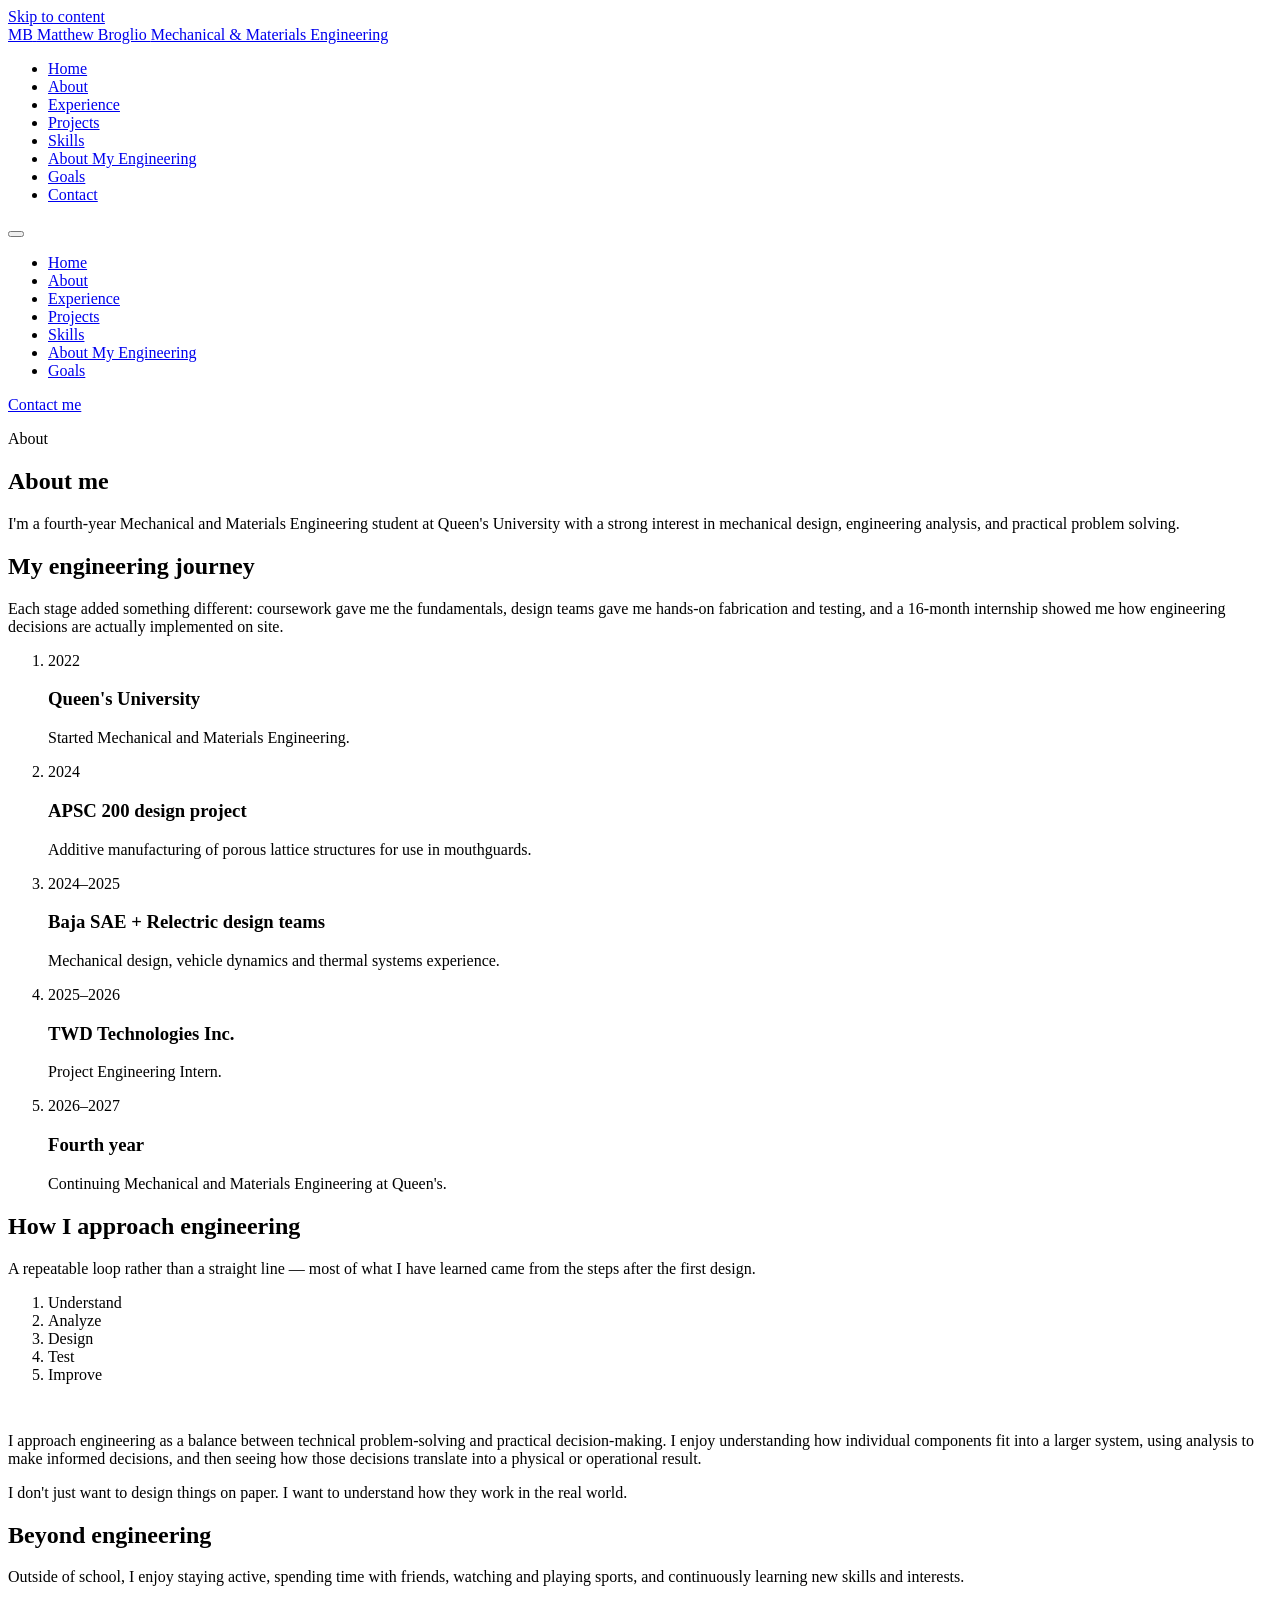
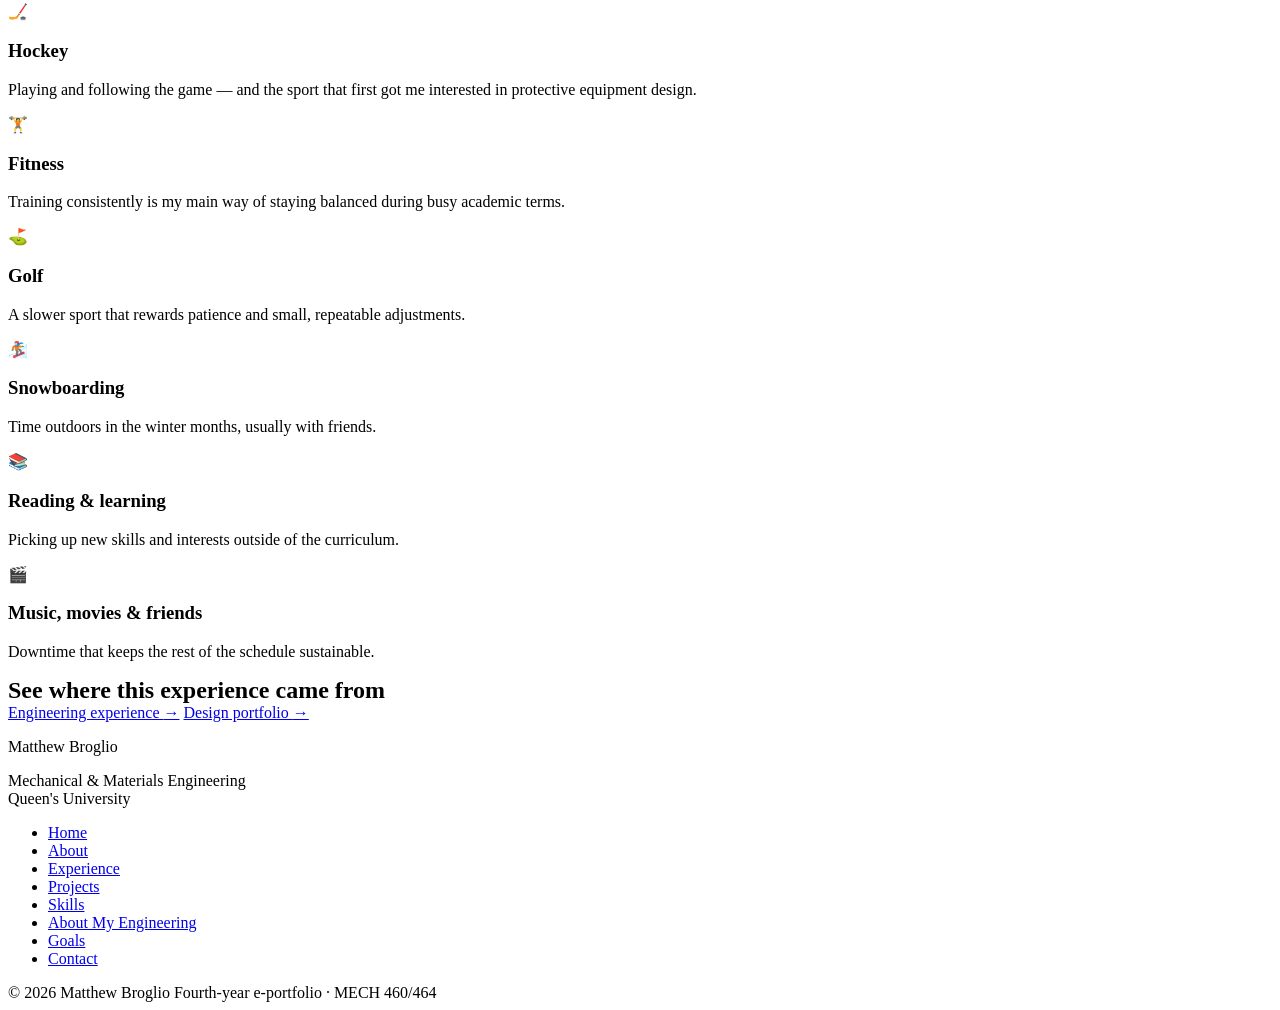
==== about.html @ 0eeb1391 "Add files via upload" ====
<!DOCTYPE html>
<html lang="en">
<head>
<meta charset="utf-8">
<meta name="viewport" content="width=device-width, initial-scale=1">
<title>About | Matthew Broglio</title>
<meta name="description" content="Matthew Broglio's engineering journey, approach to design and analysis, and interests outside of school.">
<meta name="author" content="Matthew Broglio">
<meta property="og:title" content="About | Matthew Broglio">
<meta property="og:description" content="Matthew Broglio's engineering journey, approach to design and analysis, and interests outside of school.">
<meta property="og:type" content="website">
<link rel="preconnect" href="https://fonts.googleapis.com">
<link rel="preconnect" href="https://fonts.gstatic.com" crossorigin>
<link href="https://fonts.googleapis.com/css2?family=Inter:wght@400;450;500;550;600;650;700&display=swap" rel="stylesheet">
<link rel="stylesheet" href="assets/css/style.css">
<link rel="icon" href="data:image/svg+xml,<svg xmlns='http://www.w3.org/2000/svg' viewBox='0 0 32 32'><rect width='32' height='32' rx='6' fill='%2314528c'/><text x='16' y='22' font-family='Inter,sans-serif' font-size='15' font-weight='700' fill='white' text-anchor='middle'>MB</text></svg>">
</head>
<body>
  <a class="skip-link" href="#main">Skip to content</a>

  <header class="nav">
    <div class="wrap nav-inner">
      <a class="brand" href="index.html">
        <span class="brand-mark" aria-hidden="true">MB</span>
        <span>Matthew Broglio <span class="brand-sub">Mechanical &amp; Materials Engineering</span></span>
      </a>
      <nav aria-label="Main">
        <ul class="nav-links">
            <li><a href="index.html">Home</a></li>
            <li><a href="about.html" class="is-active">About</a></li>
            <li><a href="experience.html">Experience</a></li>
            <li><a href="projects.html">Projects</a></li>
            <li><a href="skills.html">Skills</a></li>
            <li><a href="engineer.html">About My Engineering</a></li>
            <li><a href="goals.html">Goals</a></li>
            <li><a href="contact.html" class="nav-contact">Contact</a></li>
        </ul>
      </nav>
      <button class="nav-toggle" type="button" aria-expanded="false" aria-controls="mobile-menu" aria-label="Open menu"><span></span></button>
    </div>
  </header>
  <div class="nav-mobile" id="mobile-menu">
    <nav aria-label="Mobile">
      <ul>
          <li><a href="index.html">Home</a></li>
          <li><a href="about.html" class="is-active">About</a></li>
          <li><a href="experience.html">Experience</a></li>
          <li><a href="projects.html">Projects</a></li>
          <li><a href="skills.html">Skills</a></li>
          <li><a href="engineer.html">About My Engineering</a></li>
          <li><a href="goals.html">Goals</a></li>
      </ul>
      <a class="btn btn-primary" href="contact.html">Contact me</a>
    </nav>
  </div>

  <main id="main">

    <section class="page-head">
      <div class="wrap">
        <p class="kicker">About</p>
        <h1>About me</h1>
        <p>I'm a fourth-year Mechanical and Materials Engineering student at Queen's University with a strong interest in mechanical design, engineering analysis, and practical problem solving.</p>
      </div>
    </section>

    <section class="section">
      <div class="wrap">
        <div class="grid grid-2" style="gap:clamp(32px,5vw,72px)">
          <div class="reveal">
            <h2>My engineering journey</h2>
            <p>Each stage added something different: coursework gave me the fundamentals, design teams gave me hands-on fabrication and testing, and a 16-month internship showed me how engineering decisions are actually implemented on site.</p>
          </div>
          <ol class="timeline reveal">
            <li>
              <span class="tl-year">2022</span>
              <h3>Queen's University</h3>
              <p>Started Mechanical and Materials Engineering.</p>
            </li>
            <li>
              <span class="tl-year">2024</span>
              <h3>APSC 200 design project</h3>
              <p>Additive manufacturing of porous lattice structures for use in mouthguards.</p>
            </li>
            <li>
              <span class="tl-year">2024&ndash;2025</span>
              <h3>Baja SAE + Relectric design teams</h3>
              <p>Mechanical design, vehicle dynamics and thermal systems experience.</p>
            </li>
            <li>
              <span class="tl-year">2025&ndash;2026</span>
              <h3>TWD Technologies Inc.</h3>
              <p>Project Engineering Intern.</p>
            </li>
            <li class="is-current">
              <span class="tl-year">2026&ndash;2027</span>
              <h3>Fourth year</h3>
              <p>Continuing Mechanical and Materials Engineering at Queen's.</p>
            </li>
          </ol>
        </div>
      </div>
    </section>

    <section class="section section--dark">
      <div class="wrap">
        <div class="section-head reveal">
          <h2>How I approach engineering</h2>
          <p>A repeatable loop rather than a straight line &mdash; most of what I have learned came from the steps after the first design.</p>
        </div>
        <ol class="flow flow--dark reveal" style="margin-bottom:clamp(28px,4vw,48px)">
          <li>Understand</li><li>Analyze</li><li>Design</li><li>Test</li><li>Improve</li>
        </ol>
        <div class="grid grid-2" style="gap:clamp(28px,4vw,64px);align-items:center">
          <p class="reveal">I approach engineering as a balance between technical problem-solving and practical decision-making. I enjoy understanding how individual components fit into a larger system, using analysis to make informed decisions, and then seeing how those decisions translate into a physical or operational result.</p>
          <p class="statement statement--dark reveal">I don't just want to design things on paper. I want to understand how they work in the real world.</p>
        </div>
      </div>
    </section>

    <section class="section" id="beyond">
      <div class="wrap">
        <div class="section-head reveal">
          <h2>Beyond engineering</h2>
          <p>Outside of school, I enjoy staying active, spending time with friends, watching and playing sports, and continuously learning new skills and interests.</p>
        </div>
        <div class="grid grid-3 reveal">
          <article class="interest"><span class="emoji" aria-hidden="true">&#127954;</span><div><h3>Hockey</h3><p>Playing and following the game &mdash; and the sport that first got me interested in protective equipment design.</p></div></article>
          <article class="interest"><span class="emoji" aria-hidden="true">&#127947;</span><div><h3>Fitness</h3><p>Training consistently is my main way of staying balanced during busy academic terms.</p></div></article>
          <article class="interest"><span class="emoji" aria-hidden="true">&#9971;</span><div><h3>Golf</h3><p>A slower sport that rewards patience and small, repeatable adjustments.</p></div></article>
          <article class="interest"><span class="emoji" aria-hidden="true">&#127938;</span><div><h3>Snowboarding</h3><p>Time outdoors in the winter months, usually with friends.</p></div></article>
          <article class="interest"><span class="emoji" aria-hidden="true">&#128218;</span><div><h3>Reading &amp; learning</h3><p>Picking up new skills and interests outside of the curriculum.</p></div></article>
          <article class="interest"><span class="emoji" aria-hidden="true">&#127916;</span><div><h3>Music, movies &amp; friends</h3><p>Downtime that keeps the rest of the schedule sustainable.</p></div></article>
        </div>
      </div>
    </section>

    <section class="section section--alt section--tight">
      <div class="wrap">
        <div class="grid grid-2 reveal" style="gap:24px;align-items:center">
          <h2 style="margin:0">See where this experience came from</h2>
          <div class="btn-row" style="justify-content:flex-end">
            <a class="btn btn-secondary" href="experience.html">Engineering experience <span class="arrow" aria-hidden="true">&rarr;</span></a>
            <a class="btn btn-primary" href="projects.html">Design portfolio <span class="arrow" aria-hidden="true">&rarr;</span></a>
          </div>
        </div>
      </div>
    </section>

  </main>

  <footer class="footer">
    <div class="wrap">
      <div class="footer-top">
        <div>
          <p class="footer-name">Matthew Broglio</p>
          <p class="footer-sub">Mechanical &amp; Materials Engineering<br>Queen's University</p>
        </div>
        <nav aria-label="Footer">
          <ul class="footer-nav"><li><a href="index.html">Home</a></li> <li><a href="about.html">About</a></li> <li><a href="experience.html">Experience</a></li> <li><a href="projects.html">Projects</a></li> <li><a href="skills.html">Skills</a></li> <li><a href="engineer.html">About My Engineering</a></li> <li><a href="goals.html">Goals</a></li> <li><a href="contact.html">Contact</a></li></ul>
        </nav>
      </div>
      <div class="footer-bottom">
        <span>&copy; <span id="year">2026</span> Matthew Broglio</span>
        <span>Fourth-year e-portfolio &middot; MECH 460/464</span>
      </div>
    </div>
  </footer>

  <script src="assets/js/main.js"></script>
</body>
</html>
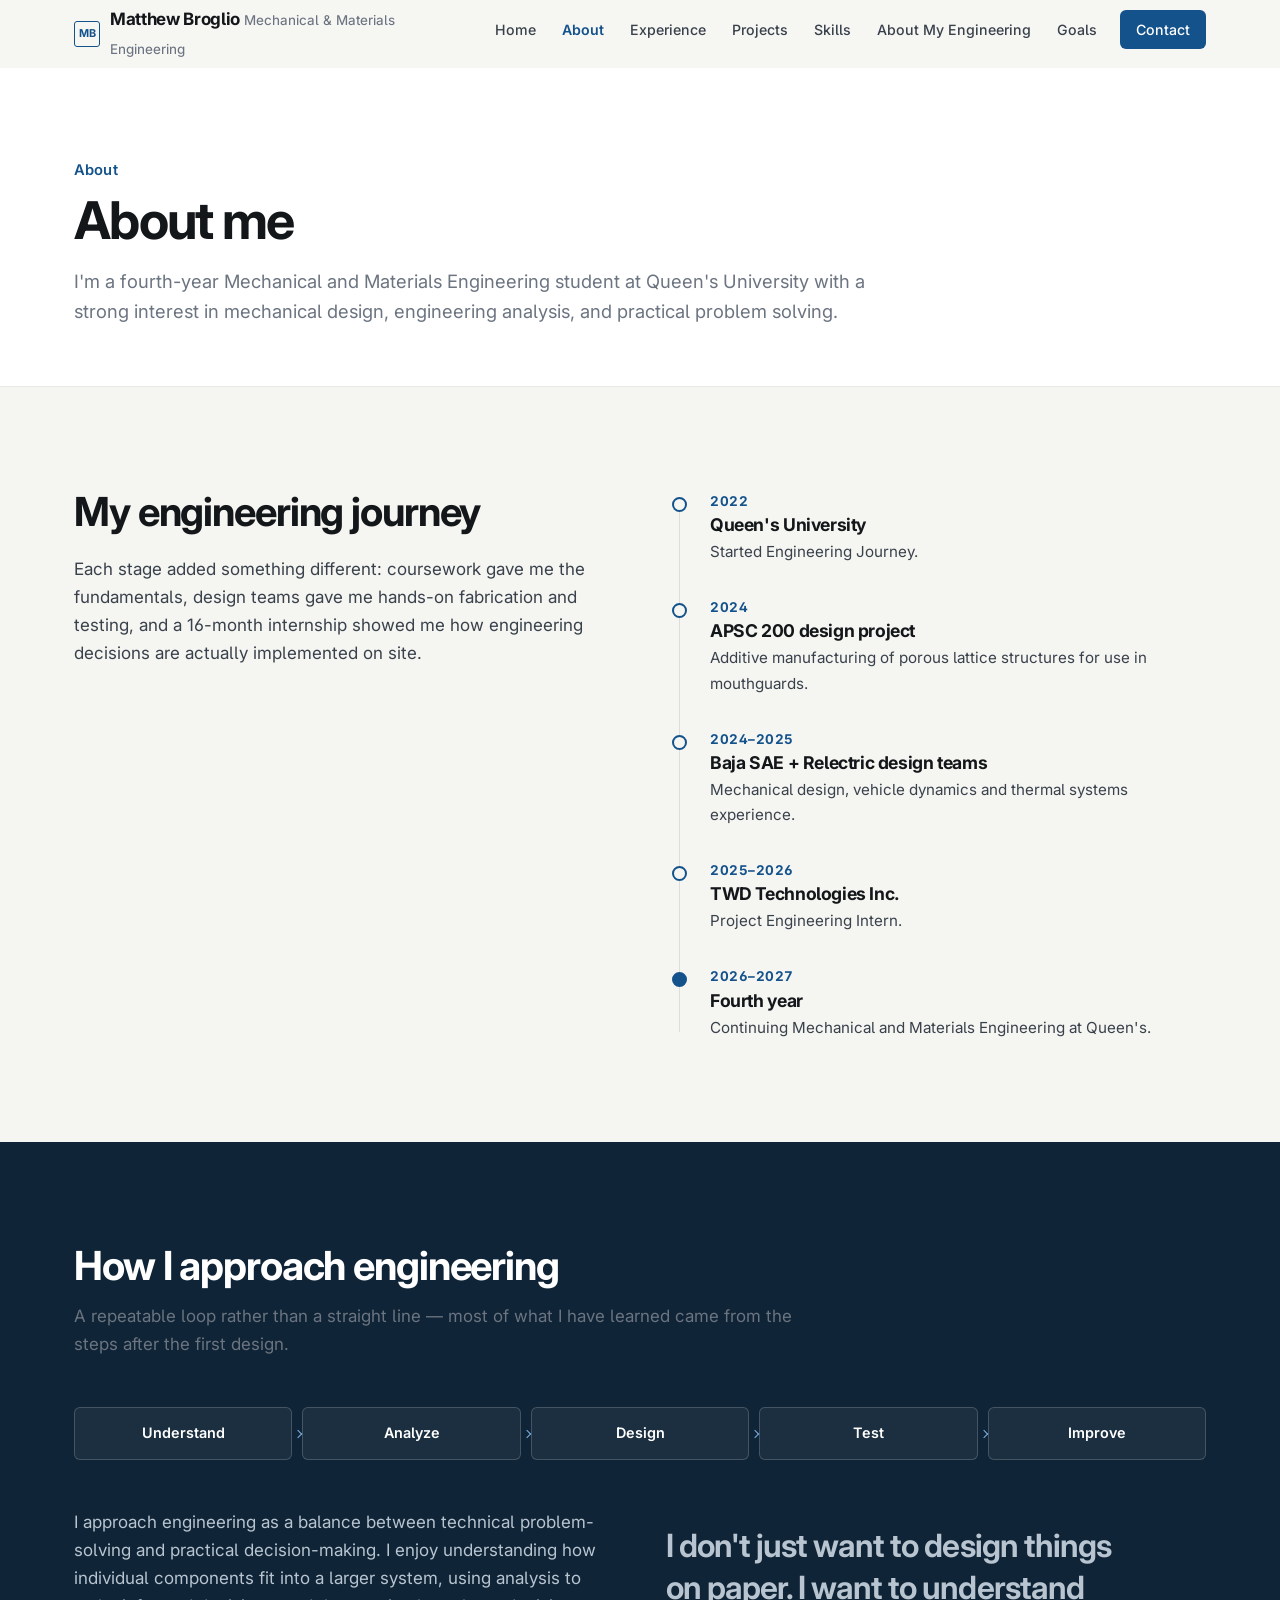
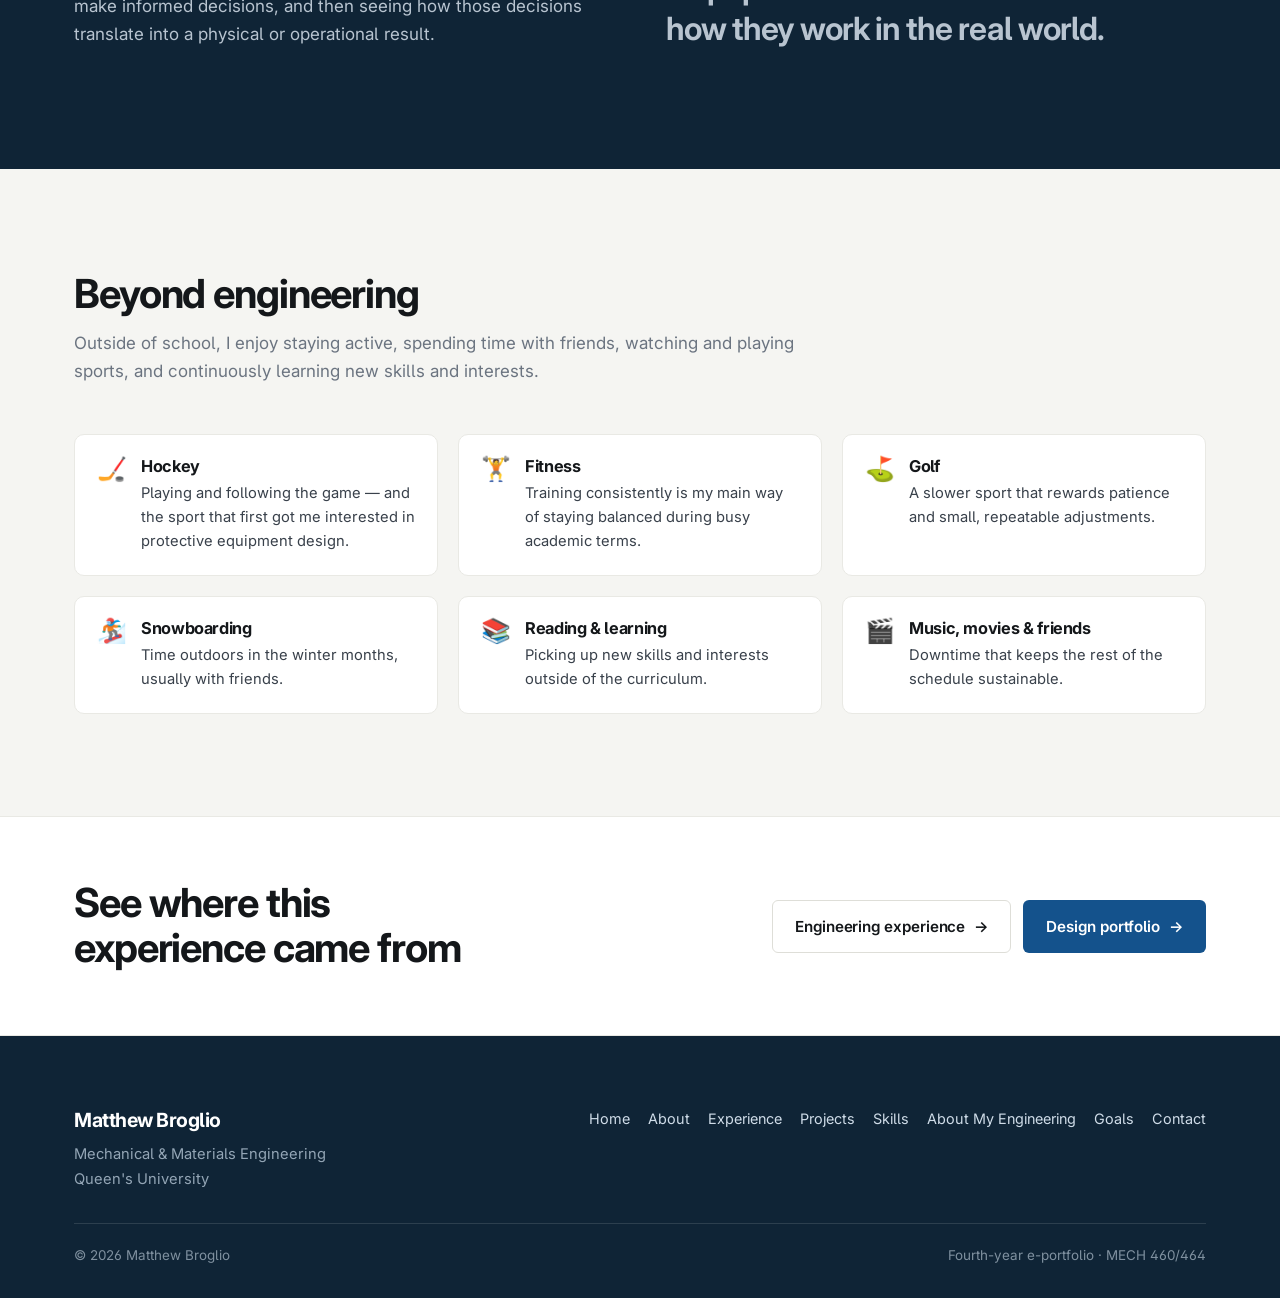
==== commit 7e622f69: "Update description of university experience" ====
--- a/about.html
+++ b/about.html
@@ -75,7 +75,7 @@
             <li>
               <span class="tl-year">2022</span>
               <h3>Queen's University</h3>
-              <p>Started Mechanical and Materials Engineering.</p>
+              <p>Started Engineering Journey.</p>
             </li>
             <li>
               <span class="tl-year">2024</span>
--- a/assets/css/style.css
+++ b/assets/css/style.css
@@ -0,0 +1,618 @@
+/* ==========================================================================
+   Matthew Broglio — Engineering E-Portfolio
+   assets/css/style.css
+   --------------------------------------------------------------------------
+   Contents
+   01. Tokens
+   02. Base + typography
+   03. Layout helpers
+   04. Navigation
+   05. Buttons + tags
+   06. Title block (stat strip)
+   07. Cards
+   08. Project cards
+   09. Figures + captions
+   10. Process flows
+   11. Timeline
+   12. Callouts + quotes
+   13. Matrix / data tables
+   14. Footer
+   15. Motion + responsive
+   ========================================================================== */
+
+/* 01. Tokens ------------------------------------------------------------- */
+:root {
+  --paper:      #f5f5f2;
+  --surface:    #ffffff;
+  --surface-2:  #ececeA;
+  --ink:        #14171a;
+  --ink-2:      #39414b;
+  --muted:      #6b7480;
+  --line:       #dedeD8;
+  --line-soft:  #e9e9e4;
+  --blue:       #14528c;
+  --blue-2:     #2b73bd;
+  --blue-tint:  #eaf1f9;
+  --navy:       #0f2436;
+
+  --wrap:      1180px;
+  --wrap-text: 720px;
+
+  --r-sm: 3px;
+  --r:    6px;
+  --r-lg: 10px;
+
+  --shadow: 0 1px 2px rgba(20, 23, 26, .04), 0 8px 24px -12px rgba(20, 23, 26, .10);
+  --shadow-lift: 0 2px 4px rgba(20, 23, 26, .05), 0 18px 40px -18px rgba(20, 23, 26, .22);
+
+  --nav-h: 68px;
+}
+
+/* 02. Base + typography -------------------------------------------------- */
+*, *::before, *::after { box-sizing: border-box; }
+
+html {
+  scroll-behavior: smooth;
+  scroll-padding-top: calc(var(--nav-h) + 16px);
+  -webkit-text-size-adjust: 100%;
+}
+
+body {
+  margin: 0;
+  background: var(--paper);
+  color: var(--ink);
+  font-family: "Inter", -apple-system, BlinkMacSystemFont, "Segoe UI", Roboto, Helvetica, Arial, sans-serif;
+  font-size: 17px;
+  line-height: 1.65;
+  font-feature-settings: "cv05" 1, "ss01" 1;
+  -webkit-font-smoothing: antialiased;
+}
+
+h1, h2, h3, h4 {
+  margin: 0 0 .5em;
+  line-height: 1.12;
+  letter-spacing: -0.022em;
+  font-weight: 700;
+  color: var(--ink);
+  text-wrap: balance;
+}
+
+h1 { font-size: clamp(2.5rem, 6vw, 4rem); letter-spacing: -0.032em; }
+h2 { font-size: clamp(1.75rem, 3.4vw, 2.5rem); letter-spacing: -0.028em; }
+h3 { font-size: clamp(1.15rem, 1.8vw, 1.35rem); }
+h4 { font-size: 1.02rem; letter-spacing: -0.012em; }
+
+p  { margin: 0 0 1.1em; color: var(--ink-2); max-width: 74ch; }
+p:last-child { margin-bottom: 0; }
+
+a { color: var(--blue); text-decoration: none; }
+a:hover { color: var(--blue-2); }
+
+img { max-width: 100%; display: block; height: auto; }
+
+strong { font-weight: 650; color: var(--ink); }
+
+ul { margin: 0 0 1.1em; padding-left: 1.15em; color: var(--ink-2); }
+li { margin-bottom: .45em; }
+li::marker { color: var(--blue-2); }
+
+::selection { background: #cfe0f2; }
+
+:focus-visible {
+  outline: 2px solid var(--blue-2);
+  outline-offset: 3px;
+  border-radius: 2px;
+}
+
+.skip-link {
+  position: absolute; left: 12px; top: -60px; z-index: 200;
+  background: var(--ink); color: #fff; padding: 10px 16px; border-radius: var(--r);
+  transition: top .2s ease;
+}
+.skip-link:focus { top: 12px; color: #fff; }
+
+/* 03. Layout helpers ----------------------------------------------------- */
+.wrap { width: 100%; max-width: var(--wrap); margin-inline: auto; padding-inline: 24px; }
+.wrap-text { max-width: var(--wrap-text); }
+
+.section { padding-block: clamp(56px, 8vw, 104px); }
+.section--tight { padding-block: clamp(40px, 5vw, 64px); }
+.section--alt { background: var(--surface); border-block: 1px solid var(--line-soft); }
+.section--dark { background: var(--navy); color: #e8edf2; }
+.section--dark h2, .section--dark h3, .section--dark h4 { color: #fff; }
+.section--dark p { color: #b8c4d0; }
+
+.section-head { margin-bottom: clamp(28px, 4vw, 48px); max-width: 760px; }
+.section-head p { font-size: 1.06rem; color: var(--muted); }
+.section-head h2 { margin-bottom: .35em; }
+
+.lede { font-size: clamp(1.05rem, 1.7vw, 1.22rem); line-height: 1.6; color: var(--ink-2); }
+
+.rule { height: 1px; background: var(--line); border: 0; margin: 0; }
+
+.grid { display: grid; gap: 20px; }
+.grid-2 { grid-template-columns: repeat(2, minmax(0, 1fr)); }
+.grid-3 { grid-template-columns: repeat(3, minmax(0, 1fr)); }
+.grid-4 { grid-template-columns: repeat(4, minmax(0, 1fr)); }
+
+.stack-lg > * + * { margin-top: clamp(32px, 4vw, 56px); }
+
+/* Page header (interior pages) */
+.page-head {
+  padding-top: calc(var(--nav-h) + clamp(48px, 7vw, 92px));
+  padding-bottom: clamp(36px, 5vw, 60px);
+  background: var(--surface);
+  border-bottom: 1px solid var(--line-soft);
+}
+.page-head .kicker { color: var(--blue); font-weight: 600; font-size: .92rem; letter-spacing: .01em; margin-bottom: 10px; }
+.page-head h1 { font-size: clamp(2.1rem, 4.6vw, 3.25rem); margin-bottom: .3em; }
+.page-head p { font-size: clamp(1.02rem, 1.6vw, 1.15rem); color: var(--muted); max-width: 68ch; }
+
+/* 04. Navigation --------------------------------------------------------- */
+.nav {
+  position: fixed; inset: 0 0 auto 0; z-index: 100;
+  height: var(--nav-h);
+  background: rgba(245, 245, 242, .86);
+  backdrop-filter: saturate(180%) blur(12px);
+  -webkit-backdrop-filter: saturate(180%) blur(12px);
+  border-bottom: 1px solid transparent;
+  transition: border-color .2s ease, background .2s ease;
+}
+.nav.is-scrolled { border-bottom-color: var(--line); background: rgba(245, 245, 242, .94); }
+
+.nav-inner {
+  height: 100%; display: flex; align-items: center; justify-content: space-between; gap: 24px;
+}
+
+.brand { display: flex; align-items: baseline; gap: 10px; color: var(--ink); font-weight: 700; letter-spacing: -.02em; }
+.brand:hover { color: var(--ink); }
+.brand .brand-mark {
+  width: 26px; height: 26px; flex: none; border: 1.5px solid var(--blue); border-radius: 3px;
+  display: grid; place-items: center; color: var(--blue); font-size: .68rem; font-weight: 700;
+  letter-spacing: 0; align-self: center;
+}
+.brand .brand-sub { font-weight: 450; color: var(--muted); font-size: .84rem; letter-spacing: 0; }
+
+.nav-links { display: flex; align-items: center; gap: 4px; list-style: none; margin: 0; padding: 0; }
+.nav-links a {
+  display: block; padding: 8px 11px; border-radius: var(--r);
+  color: var(--ink-2); font-size: .885rem; font-weight: 500; white-space: nowrap;
+  transition: color .15s ease, background .15s ease;
+}
+.nav-links a:hover { color: var(--ink); background: rgba(20, 23, 26, .05); }
+.nav-links a.is-active { color: var(--blue); font-weight: 600; }
+.nav-links .nav-contact {
+  background: var(--blue); color: #fff; margin-left: 8px; padding-inline: 16px;
+}
+.nav-links .nav-contact:hover { background: var(--navy); color: #fff; }
+.nav-links .nav-contact.is-active { color: #fff; }
+
+.nav-toggle {
+  display: none; width: 42px; height: 42px; border: 1px solid var(--line); background: var(--surface);
+  border-radius: var(--r); cursor: pointer; padding: 0; place-items: center;
+}
+.nav-toggle span, .nav-toggle span::before, .nav-toggle span::after {
+  display: block; width: 17px; height: 1.5px; background: var(--ink); content: ""; position: relative;
+  transition: transform .22s ease, opacity .15s ease;
+}
+.nav-toggle span::before { position: absolute; top: -5.5px; }
+.nav-toggle span::after  { position: absolute; top: 5.5px; }
+.nav-toggle[aria-expanded="true"] span { background: transparent; }
+.nav-toggle[aria-expanded="true"] span::before { transform: translateY(5.5px) rotate(45deg); }
+.nav-toggle[aria-expanded="true"] span::after  { transform: translateY(-5.5px) rotate(-45deg); }
+
+.nav-mobile {
+  position: fixed; top: var(--nav-h); left: 0; right: 0; z-index: 99;
+  background: var(--surface); border-bottom: 1px solid var(--line);
+  box-shadow: var(--shadow);
+  display: none; padding: 10px 24px 20px;
+  max-height: calc(100dvh - var(--nav-h)); overflow-y: auto;
+}
+.nav-mobile.is-open { display: block; }
+.nav-mobile ul { list-style: none; margin: 0; padding: 0; }
+.nav-mobile a {
+  display: block; padding: 13px 4px; border-bottom: 1px solid var(--line-soft);
+  color: var(--ink); font-weight: 500; font-size: 1rem;
+}
+.nav-mobile a.is-active { color: var(--blue); }
+.nav-mobile .btn { margin-top: 16px; width: 100%; justify-content: center; }
+
+/* 05. Buttons + tags ----------------------------------------------------- */
+.btn {
+  display: inline-flex; align-items: center; gap: 9px;
+  padding: 13px 22px; border-radius: var(--r);
+  font-size: .95rem; font-weight: 600; letter-spacing: -.005em;
+  border: 1px solid transparent; cursor: pointer;
+  transition: background .18s ease, color .18s ease, border-color .18s ease, transform .18s ease;
+}
+.btn-primary { background: var(--blue); color: #fff; }
+.btn-primary:hover { background: var(--navy); color: #fff; }
+.btn-secondary { background: transparent; color: var(--ink); border-color: var(--line); }
+.btn-secondary:hover { border-color: var(--ink); color: var(--ink); background: rgba(20,23,26,.03); }
+.btn-ghost { padding-inline: 0; color: var(--blue); font-weight: 600; }
+.btn-ghost:hover { gap: 13px; }
+.btn-on-dark { background: #fff; color: var(--navy); }
+.btn-on-dark:hover { background: var(--blue-tint); color: var(--navy); }
+.btn .arrow { transition: transform .18s ease; }
+.btn:hover .arrow { transform: translateX(3px); }
+.btn-row { display: flex; flex-wrap: wrap; gap: 12px; }
+.btn[aria-disabled="true"] { color: var(--muted); border-style: dashed; cursor: default; background: transparent; }
+.btn[aria-disabled="true"]:hover { border-color: var(--line); color: var(--muted); background: transparent; }
+
+.tags { display: flex; flex-wrap: wrap; gap: 7px; list-style: none; margin: 0; padding: 0; }
+.tag {
+  display: inline-block; padding: 4px 10px; border-radius: 999px;
+  background: var(--surface-2); color: var(--ink-2);
+  font-size: .715rem; font-weight: 600; letter-spacing: .06em; text-transform: uppercase;
+  border: 1px solid var(--line-soft);
+}
+.tag--blue { background: var(--blue-tint); color: var(--blue); border-color: #d3e3f3; }
+.tag--dark { background: rgba(255,255,255,.08); color: #cfdbe6; border-color: rgba(255,255,255,.16); }
+
+/* 06. Title block (drawing-style stat strip) ------------------------------ */
+.titleblock {
+  display: grid; grid-template-columns: repeat(4, minmax(0, 1fr));
+  border: 1px solid var(--line); border-radius: var(--r);
+  background: var(--surface); overflow: hidden;
+}
+.titleblock > div {
+  padding: 22px 22px 20px;
+  border-right: 1px solid var(--line-soft);
+}
+.titleblock > div:last-child { border-right: 0; }
+.tb-value {
+  font-size: clamp(1.7rem, 3.2vw, 2.3rem); font-weight: 700; line-height: 1.05;
+  letter-spacing: -.035em; color: var(--ink); font-variant-numeric: tabular-nums;
+  display: block; margin-bottom: 8px;
+}
+.tb-value .unit { color: var(--blue); }
+.tb-label { font-size: .845rem; color: var(--muted); line-height: 1.4; display: block; }
+
+.titleblock--dark { background: rgba(255,255,255,.03); border-color: rgba(255,255,255,.18); }
+.titleblock--dark > div { border-right-color: rgba(255,255,255,.14); }
+.titleblock--dark .tb-value { color: #fff; }
+.titleblock--dark .tb-value .unit { color: #7fb3e8; }
+.titleblock--dark .tb-label { color: #9fb0c0; }
+
+/* Big standalone results */
+.results { display: grid; grid-template-columns: repeat(4, minmax(0,1fr)); gap: 1px; background: var(--line); border: 1px solid var(--line); border-radius: var(--r); overflow: hidden; }
+.results > div { background: var(--surface); padding: 26px 22px; }
+.result-value {
+  display: block; font-size: clamp(1.8rem, 3.4vw, 2.5rem); font-weight: 700; letter-spacing: -.035em;
+  line-height: 1.02; color: var(--blue); font-variant-numeric: tabular-nums; margin-bottom: 10px;
+}
+.result-label { font-size: .88rem; color: var(--muted); line-height: 1.45; }
+
+/* 07. Cards -------------------------------------------------------------- */
+.card {
+  background: var(--surface); border: 1px solid var(--line-soft); border-radius: var(--r-lg);
+  padding: 26px; transition: border-color .2s ease, box-shadow .2s ease, transform .2s ease;
+}
+.card h3 { margin-bottom: .45em; }
+.card p { font-size: .96rem; margin-bottom: 0; }
+.card-icon {
+  width: 44px; height: 44px; border-radius: var(--r); display: grid; place-items: center;
+  background: var(--blue-tint); color: var(--blue); font-size: 1.35rem; margin-bottom: 18px;
+}
+.card--hover:hover { border-color: var(--line); box-shadow: var(--shadow-lift); transform: translateY(-2px); }
+.card--flat { background: transparent; border-color: var(--line); }
+.card--dark { background: rgba(255,255,255,.04); border-color: rgba(255,255,255,.14); }
+.card--dark p { color: #b8c4d0; }
+.card--accent { border-left: 3px solid var(--blue); }
+
+.card-index {
+  font-size: .78rem; font-weight: 700; color: var(--blue); letter-spacing: .08em;
+  font-variant-numeric: tabular-nums; margin-bottom: 12px; display: block;
+}
+
+/* Skill / evidence lists */
+.chip-list { display: flex; flex-wrap: wrap; gap: 8px; list-style: none; margin: 0; padding: 0; }
+.chip {
+  padding: 9px 14px; border: 1px solid var(--line); border-radius: var(--r);
+  background: var(--surface); font-size: .9rem; font-weight: 500; color: var(--ink-2);
+}
+
+.tool { display: flex; flex-direction: column; gap: 4px; }
+.tool-name { font-weight: 650; color: var(--ink); font-size: 1.02rem; }
+.tool-use  { font-size: .88rem; color: var(--muted); }
+
+.evidence { border-top: 1px solid var(--line-soft); padding-top: 16px; margin-top: 18px; }
+.evidence-label { font-size: .8rem; color: var(--muted); margin-bottom: 8px; }
+.evidence-links { display: flex; flex-wrap: wrap; gap: 6px; }
+.evidence-links a {
+  font-size: .82rem; font-weight: 550; padding: 4px 10px; border-radius: 999px;
+  background: var(--blue-tint); color: var(--blue); border: 1px solid #d8e6f4;
+}
+.evidence-links a:hover { background: var(--blue); color: #fff; border-color: var(--blue); }
+
+/* 08. Project + experience cards ----------------------------------------- */
+.project-card {
+  display: grid; grid-template-columns: 1.05fr 1fr; gap: 0;
+  background: var(--surface); border: 1px solid var(--line-soft); border-radius: var(--r-lg);
+  overflow: hidden; transition: box-shadow .25s ease, border-color .25s ease;
+}
+.project-card:hover { box-shadow: var(--shadow-lift); border-color: var(--line); }
+.project-card .pc-media {
+  background: linear-gradient(160deg, #f0f2f4 0%, #e3e8ed 100%);
+  display: grid; place-items: center; padding: 30px; overflow: hidden; min-height: 280px;
+}
+.project-card .pc-media img { transition: transform .5s cubic-bezier(.2,.7,.3,1); max-height: 380px; width: auto; }
+.project-card:hover .pc-media img { transform: scale(1.035); }
+.project-card .pc-body { padding: clamp(26px, 3vw, 38px); display: flex; flex-direction: column; }
+.project-card .pc-meta { font-size: .84rem; color: var(--muted); margin-bottom: 14px; display: flex; gap: 10px; align-items: center; }
+.project-card .pc-meta .no { color: var(--blue); font-weight: 700; letter-spacing: .06em; }
+.project-card h3 { font-size: clamp(1.3rem, 2.2vw, 1.7rem); letter-spacing: -.025em; }
+.project-card p { font-size: .97rem; }
+.project-card .tags { margin: 18px 0 22px; }
+.project-card .btn { align-self: flex-start; margin-top: auto; }
+.project-card--flip .pc-media { order: 2; }
+
+.exp {
+  background: var(--surface); border: 1px solid var(--line-soft); border-radius: var(--r-lg);
+  padding: clamp(24px, 3.2vw, 40px);
+}
+.exp--feature { border-color: var(--line); box-shadow: var(--shadow); }
+.exp-top { display: flex; flex-wrap: wrap; gap: 16px 28px; justify-content: space-between; align-items: flex-start; }
+.exp-role { font-size: 1.02rem; color: var(--blue); font-weight: 600; margin-bottom: 4px; }
+.exp-org  { font-size: clamp(1.35rem, 2.4vw, 1.85rem); font-weight: 700; letter-spacing: -.028em; margin: 0 0 6px; }
+.exp-where { font-size: .9rem; color: var(--muted); }
+.badge {
+  border: 1px solid var(--blue); border-radius: var(--r); padding: 12px 18px; text-align: center; background: var(--blue-tint);
+}
+.badge .badge-value { display: block; font-size: 1.32rem; font-weight: 700; color: var(--blue); letter-spacing: -.02em; line-height: 1.1; }
+.badge .badge-label { font-size: .78rem; color: var(--ink-2); }
+
+.subproject { border-top: 1px solid var(--line-soft); margin-top: 28px; padding-top: 28px; }
+.subproject h4 { font-size: 1.12rem; margin-bottom: 16px; letter-spacing: -.02em; }
+
+.kv { display: grid; grid-template-columns: repeat(4, minmax(0,1fr)); gap: 1px; background: var(--line-soft); border: 1px solid var(--line-soft); border-radius: var(--r); overflow: hidden; margin-bottom: 22px; }
+.kv > div { background: var(--surface); padding: 14px 16px; }
+.kv-value { display: block; font-weight: 700; font-size: 1.1rem; color: var(--blue); letter-spacing: -.02em; line-height: 1.2; }
+.kv-label { font-size: .8rem; color: var(--muted); }
+
+/* 09. Figures ------------------------------------------------------------ */
+figure { margin: 0; }
+.fig {
+  background: var(--surface); border: 1px solid var(--line-soft); border-radius: var(--r-lg); overflow: hidden;
+  display: flex; flex-direction: column; height: 100%;
+}
+.fig-img { background: #fbfbfa; padding: 18px; display: grid; place-items: center; flex: 1; }
+.fig-img img { max-height: 420px; width: auto; }
+.fig-img--tall img { max-height: 620px; }
+.fig-img--sm { min-height: 200px; }
+.fig-img--sm img { max-height: 180px; }
+.fig-img--wide img { max-height: 260px; }
+.fig figcaption { border-top: 1px solid var(--line-soft); padding: 14px 18px 16px; }
+.fig-no { font-size: .74rem; font-weight: 700; letter-spacing: .08em; color: var(--blue); display: block; margin-bottom: 4px; font-variant-numeric: tabular-nums; }
+.fig-title { font-weight: 650; font-size: .95rem; color: var(--ink); display: block; margin-bottom: 3px; }
+.fig-note { font-size: .855rem; color: var(--muted); line-height: 1.5; display: block; }
+
+.fig--hero { border: 0; background: transparent; }
+.fig--hero .fig-img { border: 1px solid var(--line); border-radius: var(--r-lg); background: linear-gradient(160deg, #f1f3f5, #e2e7ec); padding: 26px; }
+.fig--hero figcaption { border: 0; padding-left: 0; padding-right: 0; }
+
+/* 10. Process flows ------------------------------------------------------ */
+.flow { display: flex; flex-wrap: wrap; align-items: stretch; gap: 10px; list-style: none; margin: 0; padding: 0; }
+.flow li {
+  flex: 1 1 130px; margin: 0; position: relative;
+  border: 1px solid var(--line); border-radius: var(--r); background: var(--surface);
+  padding: 16px 14px; text-align: center;
+  font-weight: 600; font-size: .9rem; color: var(--ink); line-height: 1.3;
+}
+.flow li + li::before {
+  content: ""; position: absolute; left: -8px; top: 50%;
+  width: 6px; height: 6px; border-top: 1.5px solid var(--blue-2); border-right: 1.5px solid var(--blue-2);
+  transform: translateY(-50%) rotate(45deg);
+}
+.flow--dark li { background: rgba(255,255,255,.05); border-color: rgba(255,255,255,.18); color: #fff; }
+.flow--dark li + li::before { border-color: #7fb3e8; }
+.flow-step-no { display: block; font-size: .72rem; color: var(--blue); font-weight: 700; letter-spacing: .08em; margin-bottom: 6px; font-variant-numeric: tabular-nums; }
+.flow--dark .flow-step-no { color: #7fb3e8; }
+
+/* vertical iteration flow */
+.flow-v { list-style: none; margin: 0; padding: 0; display: grid; gap: 30px; }
+.flow-v li { position: relative; margin: 0; padding: 18px 22px; border: 1px solid var(--line); border-radius: var(--r); background: var(--surface); font-weight: 600; color: var(--ink); }
+.flow-v li.muted { font-weight: 500; color: var(--ink-2); background: var(--surface-2); border-style: dashed; }
+.flow-v li + li::before {
+  content: ""; position: absolute; left: 50%; top: -22px; width: 1.5px; height: 14px; background: var(--blue-2);
+}
+.flow-v li + li::after {
+  content: ""; position: absolute; left: 50%; top: -11px; transform: translateX(-50%) rotate(45deg);
+  width: 6px; height: 6px; border-bottom: 1.5px solid var(--blue-2); border-right: 1.5px solid var(--blue-2);
+}
+
+/* 11. Timeline ----------------------------------------------------------- */
+.timeline { list-style: none; margin: 0; padding: 0; position: relative; }
+.timeline::before { content: ""; position: absolute; left: 7px; top: 8px; bottom: 8px; width: 1px; background: var(--line); }
+.timeline li { position: relative; margin: 0 0 32px; padding-left: 38px; }
+.timeline li:last-child { margin-bottom: 0; }
+.timeline li::before {
+  content: ""; position: absolute; left: 0; top: 7px; width: 15px; height: 15px;
+  border-radius: 50%; background: var(--paper); border: 2px solid var(--blue);
+}
+.timeline li.is-current::before { background: var(--blue); }
+.timeline .tl-year { font-size: .84rem; font-weight: 700; color: var(--blue); letter-spacing: .04em; display: block; margin-bottom: 3px; font-variant-numeric: tabular-nums; }
+.timeline h3 { font-size: 1.1rem; margin-bottom: .25em; }
+.timeline p { font-size: .95rem; margin: 0; }
+
+/* Career stages */
+.stage { border-top: 2px solid var(--blue); padding-top: 20px; }
+.stage-label { font-size: .8rem; font-weight: 700; letter-spacing: .1em; color: var(--blue); margin-bottom: 10px; }
+.stage h3 { font-size: 1.08rem; }
+
+/* 12. Callouts ----------------------------------------------------------- */
+.callout {
+  border-left: 3px solid var(--blue); background: var(--surface);
+  border-radius: 0 var(--r-lg) var(--r-lg) 0; padding: clamp(22px, 3vw, 32px);
+  border-top: 1px solid var(--line-soft); border-right: 1px solid var(--line-soft); border-bottom: 1px solid var(--line-soft);
+}
+.callout h3 { font-size: 1.05rem; color: var(--blue); margin-bottom: .5em; }
+.callout--dark { background: rgba(255,255,255,.05); border-color: rgba(255,255,255,.14); border-left-color: #7fb3e8; }
+.callout--dark h3 { color: #9cc6f0; }
+
+.statement {
+  font-size: clamp(1.3rem, 3vw, 2rem); font-weight: 650; letter-spacing: -.03em; line-height: 1.3;
+  color: var(--ink); max-width: 22ch; text-wrap: balance; margin: 0;
+}
+.statement--dark { color: #fff; max-width: 26ch; }
+.statement small { display: block; font-size: .9rem; font-weight: 500; letter-spacing: 0; color: var(--muted); margin-top: 14px; }
+
+.note {
+  font-size: .87rem; color: var(--muted); border: 1px dashed var(--line);
+  border-radius: var(--r); padding: 12px 16px; background: rgba(255,255,255,.5);
+}
+.placeholder {
+  display: inline-block; background: #fff6e0; border: 1px dashed #d9b768; color: #8a6a1c;
+  border-radius: var(--r-sm); padding: 1px 8px; font-size: .9em; font-weight: 600;
+}
+
+/* Contribution block */
+.contribution { display: grid; grid-template-columns: 200px 1fr; gap: clamp(20px, 3vw, 44px); align-items: start; }
+.contribution .c-label { font-size: .82rem; font-weight: 700; letter-spacing: .1em; color: var(--blue); padding-top: 6px; }
+
+/* 13. Matrix / tables ---------------------------------------------------- */
+.matrix { display: grid; grid-template-columns: repeat(4, minmax(0,1fr)); gap: 14px; }
+.matrix-item {
+  border: 1px solid var(--line-soft); border-radius: var(--r-lg); background: var(--surface); padding: 20px;
+  display: flex; flex-direction: column; gap: 10px;
+}
+.matrix-item.is-selected { border-color: var(--blue); box-shadow: 0 0 0 2px var(--blue-tint); }
+.matrix-name { font-weight: 650; font-size: 1rem; letter-spacing: -.015em; }
+.matrix-score { font-size: 1.5rem; font-weight: 700; letter-spacing: -.03em; color: var(--ink); font-variant-numeric: tabular-nums; }
+.matrix-score span { font-size: .85rem; font-weight: 500; color: var(--muted); letter-spacing: 0; }
+.matrix-item.is-selected .matrix-score { color: var(--blue); }
+.bar { height: 5px; border-radius: 3px; background: var(--surface-2); overflow: hidden; }
+.bar > i { display: block; height: 100%; background: #b9c0c8; border-radius: 3px; }
+.matrix-item.is-selected .bar > i { background: var(--blue); }
+.matrix-flag { font-size: .72rem; font-weight: 700; letter-spacing: .07em; color: var(--blue); text-transform: uppercase; }
+
+.table-wrap { overflow-x: auto; border: 1px solid var(--line); border-radius: var(--r-lg); background: var(--surface); }
+table.data { width: 100%; border-collapse: collapse; font-size: .92rem; }
+table.data th, table.data td { padding: 12px 16px; text-align: left; border-bottom: 1px solid var(--line-soft); }
+table.data thead th { background: #fafaf8; font-size: .78rem; letter-spacing: .06em; text-transform: uppercase; color: var(--muted); font-weight: 650; }
+table.data td { color: var(--ink-2); font-variant-numeric: tabular-nums; }
+table.data td:first-child { color: var(--ink); font-weight: 550; }
+table.data tbody tr:last-child td { border-bottom: 0; }
+table.data tr.is-low td { background: var(--blue-tint); }
+
+/* 14. Footer ------------------------------------------------------------- */
+.footer { background: var(--navy); color: #a9b8c6; padding-block: clamp(44px, 6vw, 68px) 32px; }
+.footer a { color: #cfdce8; }
+.footer a:hover { color: #fff; }
+.footer-top { display: flex; flex-wrap: wrap; gap: 32px; justify-content: space-between; align-items: flex-start; }
+.footer-name { color: #fff; font-size: 1.22rem; font-weight: 700; letter-spacing: -.025em; margin-bottom: 6px; }
+.footer-sub { font-size: .92rem; color: #93a5b5; }
+.footer-nav { display: flex; flex-wrap: wrap; gap: 6px 18px; list-style: none; margin: 0; padding: 0; }
+.footer-nav a { font-size: .9rem; }
+.footer-bottom { margin-top: 32px; padding-top: 20px; border-top: 1px solid rgba(255,255,255,.12); display: flex; flex-wrap: wrap; gap: 12px; justify-content: space-between; font-size: .84rem; color: #7f909f; }
+
+/* 15. Motion + responsive ------------------------------------------------ */
+.reveal { opacity: 0; transform: translateY(14px); transition: opacity .6s cubic-bezier(.2,.7,.3,1), transform .6s cubic-bezier(.2,.7,.3,1); }
+.reveal.is-in { opacity: 1; transform: none; }
+
+@media (prefers-reduced-motion: reduce) {
+  html { scroll-behavior: auto; }
+  .reveal { opacity: 1; transform: none; transition: none; }
+  * { animation-duration: .001ms !important; transition-duration: .001ms !important; }
+}
+
+/* ---- Hero -------------------------------------------------------------- */
+.hero {
+  padding-top: calc(var(--nav-h) + clamp(52px, 9vw, 112px));
+  padding-bottom: clamp(44px, 6vw, 76px);
+  position: relative; overflow: hidden;
+  background: var(--surface);
+  border-bottom: 1px solid var(--line-soft);
+}
+.hero::before {
+  content: ""; position: absolute; inset: 0; pointer-events: none;
+  background-image: linear-gradient(var(--line-soft) 1px, transparent 1px), linear-gradient(90deg, var(--line-soft) 1px, transparent 1px);
+  background-size: 58px 58px;
+  -webkit-mask-image: radial-gradient(120% 90% at 78% 12%, #000 0%, transparent 68%);
+  mask-image: radial-gradient(120% 90% at 78% 12%, #000 0%, transparent 68%);
+  opacity: 1;
+}
+.hero .wrap { position: relative; }
+.hero-grid { display: grid; grid-template-columns: 1.25fr .75fr; gap: clamp(32px, 5vw, 72px); align-items: end; }
+.hero h1 { margin-bottom: .22em; }
+.hero-sub { font-size: clamp(1.05rem, 2vw, 1.3rem); font-weight: 600; color: var(--blue); letter-spacing: -.015em; margin-bottom: 6px; }
+.hero-disciplines { display: flex; flex-wrap: wrap; gap: 8px 18px; list-style: none; margin: 0 0 26px; padding: 0; color: var(--muted); font-size: .95rem; font-weight: 500; }
+.hero-disciplines li { display: flex; align-items: center; gap: 18px; margin: 0; }
+.hero-disciplines li + li::before { content: ""; width: 4px; height: 4px; border-radius: 50%; background: var(--line); margin-left: -11px; }
+.hero-tagline { font-size: clamp(1.1rem, 2vw, 1.35rem); color: var(--ink); font-weight: 550; letter-spacing: -.02em; max-width: 30ch; margin-bottom: 20px; line-height: 1.35; }
+.hero-intro { font-size: 1.02rem; max-width: 60ch; margin-bottom: 28px; }
+.hero-aside { border-left: 1px solid var(--line); padding-left: clamp(20px, 2.5vw, 32px); }
+.hero-aside dl { margin: 0; display: grid; gap: 18px; }
+.hero-aside dt { font-size: .78rem; letter-spacing: .08em; text-transform: uppercase; color: var(--muted); margin-bottom: 2px; }
+.hero-aside dd { margin: 0; font-size: .97rem; color: var(--ink); font-weight: 550; }
+
+/* ---- Contact ----------------------------------------------------------- */
+.contact-grid { display: grid; grid-template-columns: .9fr 1.1fr; gap: clamp(28px, 4vw, 56px); align-items: start; }
+.contact-list { list-style: none; margin: 0; padding: 0; display: grid; gap: 2px; }
+.contact-list li { margin: 0; }
+.contact-list a, .contact-list .ci {
+  display: flex; gap: 14px; align-items: flex-start; padding: 16px 0; border-bottom: 1px solid var(--line-soft);
+}
+.contact-list .ci-label { font-size: .78rem; letter-spacing: .08em; text-transform: uppercase; color: var(--muted); display: block; margin-bottom: 2px; }
+.contact-list .ci-value { color: var(--ink); font-weight: 550; }
+.form { background: var(--surface); border: 1px solid var(--line-soft); border-radius: var(--r-lg); padding: clamp(24px, 3vw, 34px); }
+.field { margin-bottom: 18px; }
+.field label { display: block; font-size: .86rem; font-weight: 600; color: var(--ink); margin-bottom: 7px; }
+.field input, .field textarea {
+  width: 100%; padding: 12px 14px; border: 1px solid var(--line); border-radius: var(--r);
+  background: #fcfcfb; font: inherit; font-size: .96rem; color: var(--ink);
+}
+.field input:focus, .field textarea:focus { border-color: var(--blue-2); background: #fff; outline: none; box-shadow: 0 0 0 3px var(--blue-tint); }
+.field textarea { min-height: 130px; resize: vertical; }
+.form-status { margin-top: 14px; font-size: .9rem; color: var(--blue); }
+
+/* ---- Interests --------------------------------------------------------- */
+.interest { display: flex; gap: 14px; align-items: flex-start; padding: 22px; background: var(--surface); border: 1px solid var(--line-soft); border-radius: var(--r-lg); }
+.interest .emoji { font-size: 1.5rem; line-height: 1; }
+.interest h3 { font-size: 1.02rem; margin-bottom: .3em; }
+.interest p { font-size: .92rem; margin: 0; }
+
+/* ---- Responsive -------------------------------------------------------- */
+@media (max-width: 1080px) {
+  .nav-links { display: none; }
+  .nav-toggle { display: grid; }
+  .hero-grid { grid-template-columns: 1fr; align-items: start; }
+  .hero-aside { border-left: 0; border-top: 1px solid var(--line); padding-left: 0; padding-top: 26px; }
+  .hero-aside dl { grid-template-columns: repeat(2, 1fr); gap: 20px 28px; }
+}
+
+@media (max-width: 900px) {
+  .grid-4 { grid-template-columns: repeat(2, minmax(0,1fr)); }
+  .grid-3 { grid-template-columns: repeat(2, minmax(0,1fr)); }
+  .titleblock { grid-template-columns: repeat(2, minmax(0,1fr)); }
+  .titleblock > div:nth-child(2n) { border-right: 0; }
+  .titleblock > div:nth-child(-n+2) { border-bottom: 1px solid var(--line-soft); }
+  .results { grid-template-columns: repeat(2, minmax(0,1fr)); }
+  .matrix { grid-template-columns: repeat(2, minmax(0,1fr)); }
+  .kv { grid-template-columns: repeat(2, minmax(0,1fr)); }
+  .project-card { grid-template-columns: 1fr; }
+  .project-card .pc-media { min-height: 230px; order: 0 !important; }
+  .contact-grid { grid-template-columns: 1fr; }
+  .contribution { grid-template-columns: 1fr; gap: 10px; }
+}
+
+@media (max-width: 620px) {
+  body { font-size: 16px; }
+  .wrap { padding-inline: 18px; }
+  .grid-4, .grid-3, .grid-2 { grid-template-columns: 1fr; }
+  .matrix { grid-template-columns: 1fr; }
+  .results { grid-template-columns: repeat(2, minmax(0,1fr)); }
+  .results > div { padding: 20px 16px; }
+  .titleblock > div { padding: 18px 16px; }
+  .flow li { flex: 1 1 100%; }
+  .flow li + li::before { left: 50%; top: -8px; transform: translateX(-50%) rotate(135deg); }
+  .flow { gap: 14px; }
+  .btn { width: 100%; justify-content: center; }
+  .btn-ghost { width: auto; }
+  .exp-top { flex-direction: column; }
+  .badge { align-self: flex-start; }
+  .brand .brand-sub { display: none; }
+  .fig-img img { max-height: 300px; }
+  .fig-img--sm img { max-height: 170px; }
+  .fig-img--sm { min-height: 190px; }
+}
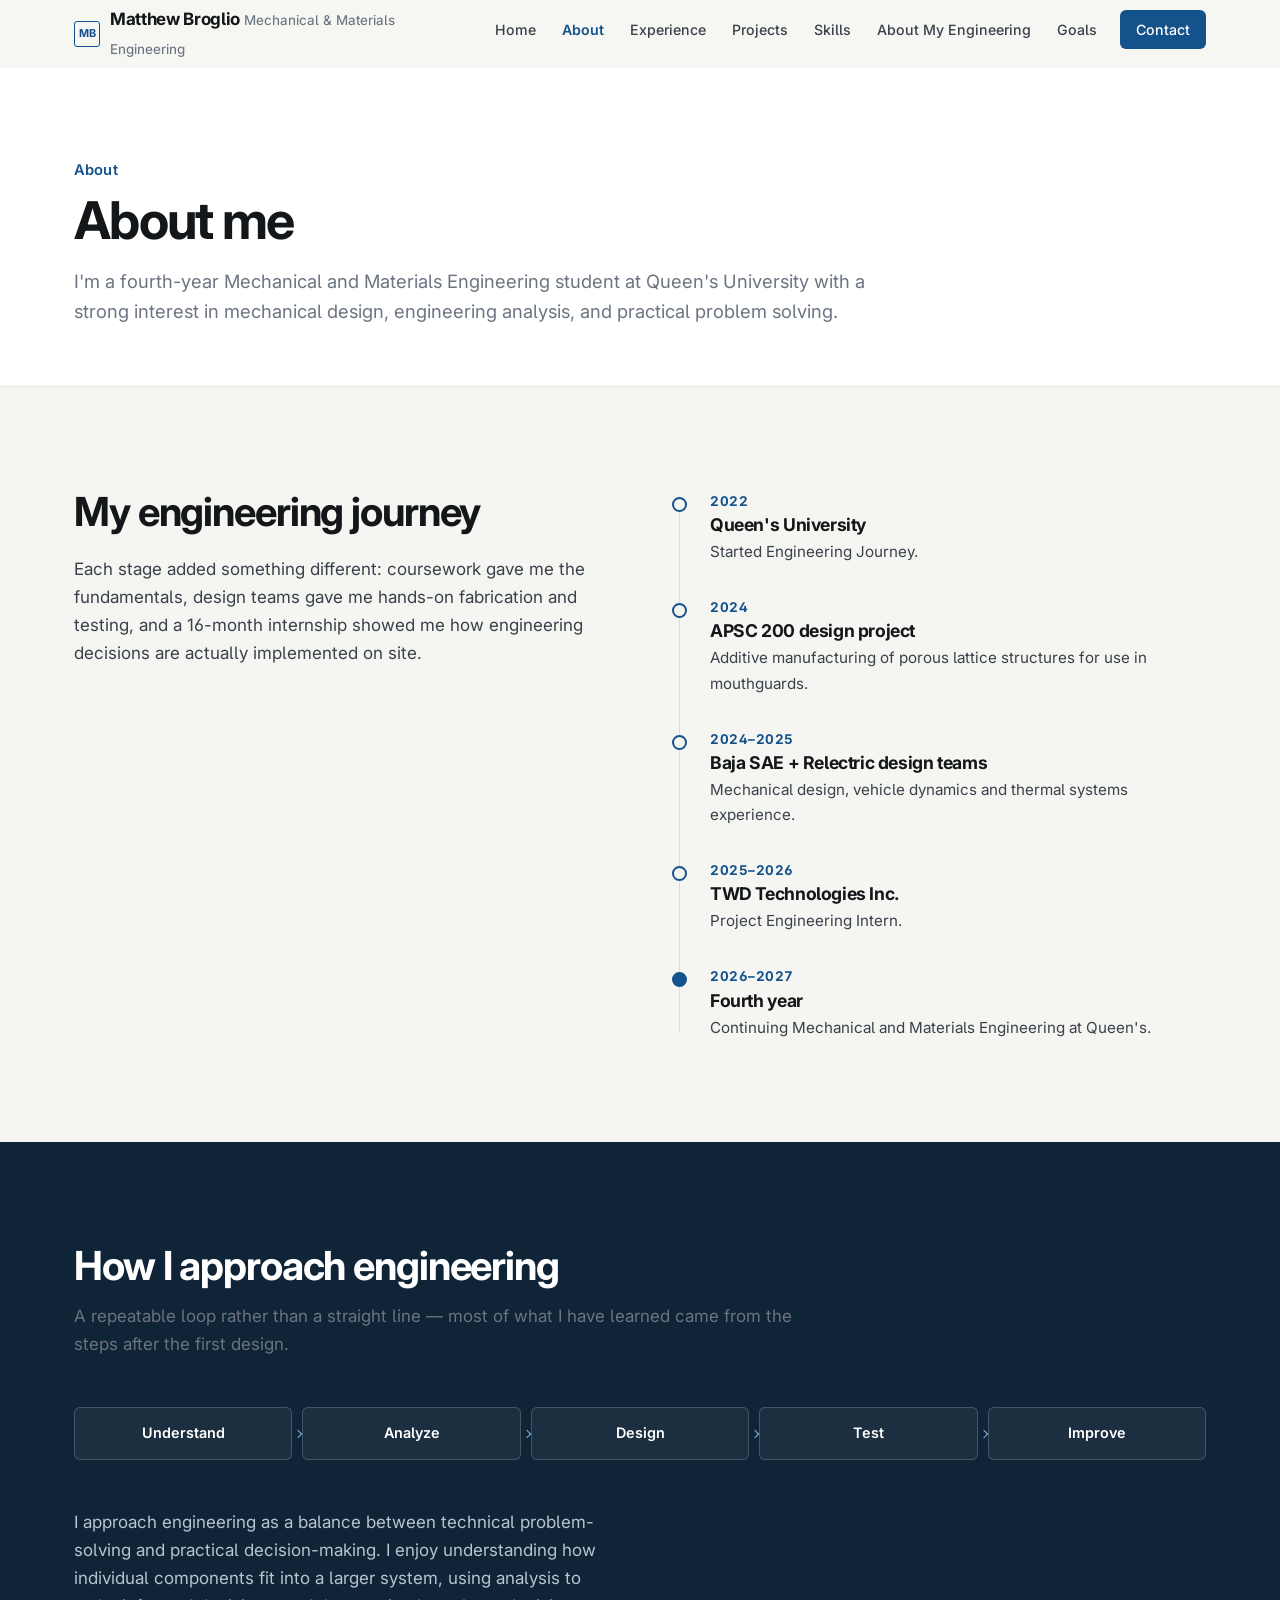
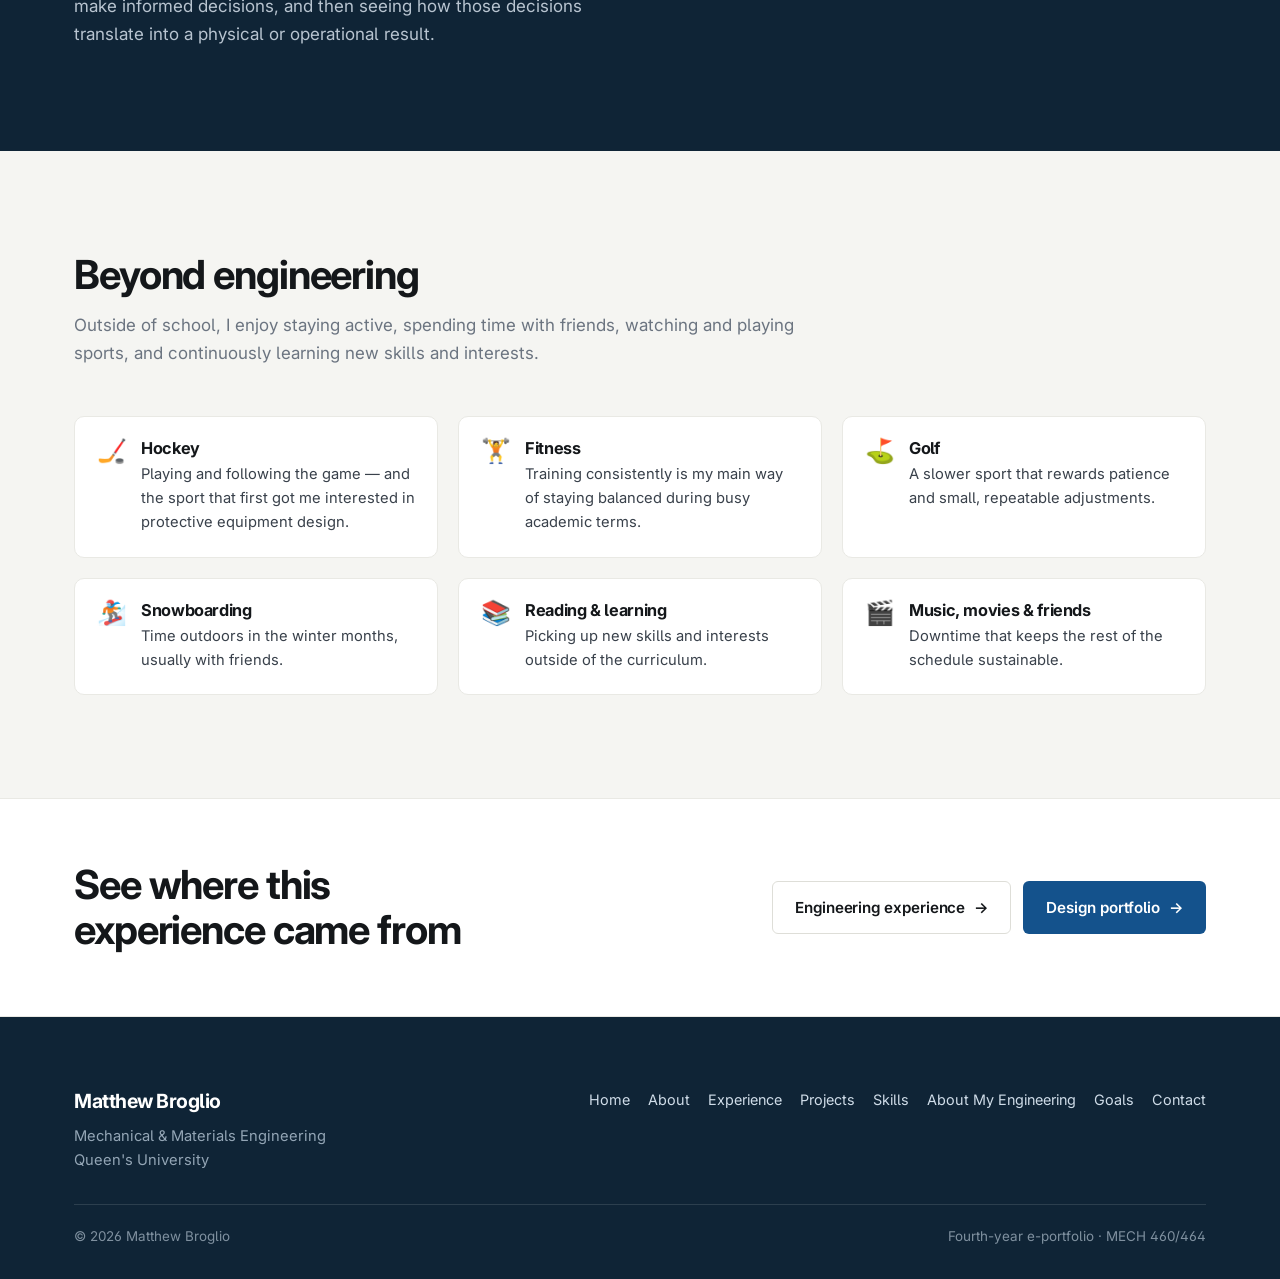
==== commit fbbf8f0a: "Remove statement about real-world understanding Removed a statement about wanting to understand real" ====
--- a/about.html
+++ b/about.html
@@ -113,7 +113,7 @@
         </ol>
         <div class="grid grid-2" style="gap:clamp(28px,4vw,64px);align-items:center">
           <p class="reveal">I approach engineering as a balance between technical problem-solving and practical decision-making. I enjoy understanding how individual components fit into a larger system, using analysis to make informed decisions, and then seeing how those decisions translate into a physical or operational result.</p>
-          <p class="statement statement--dark reveal">I don't just want to design things on paper. I want to understand how they work in the real world.</p>
+          
         </div>
       </div>
     </section>
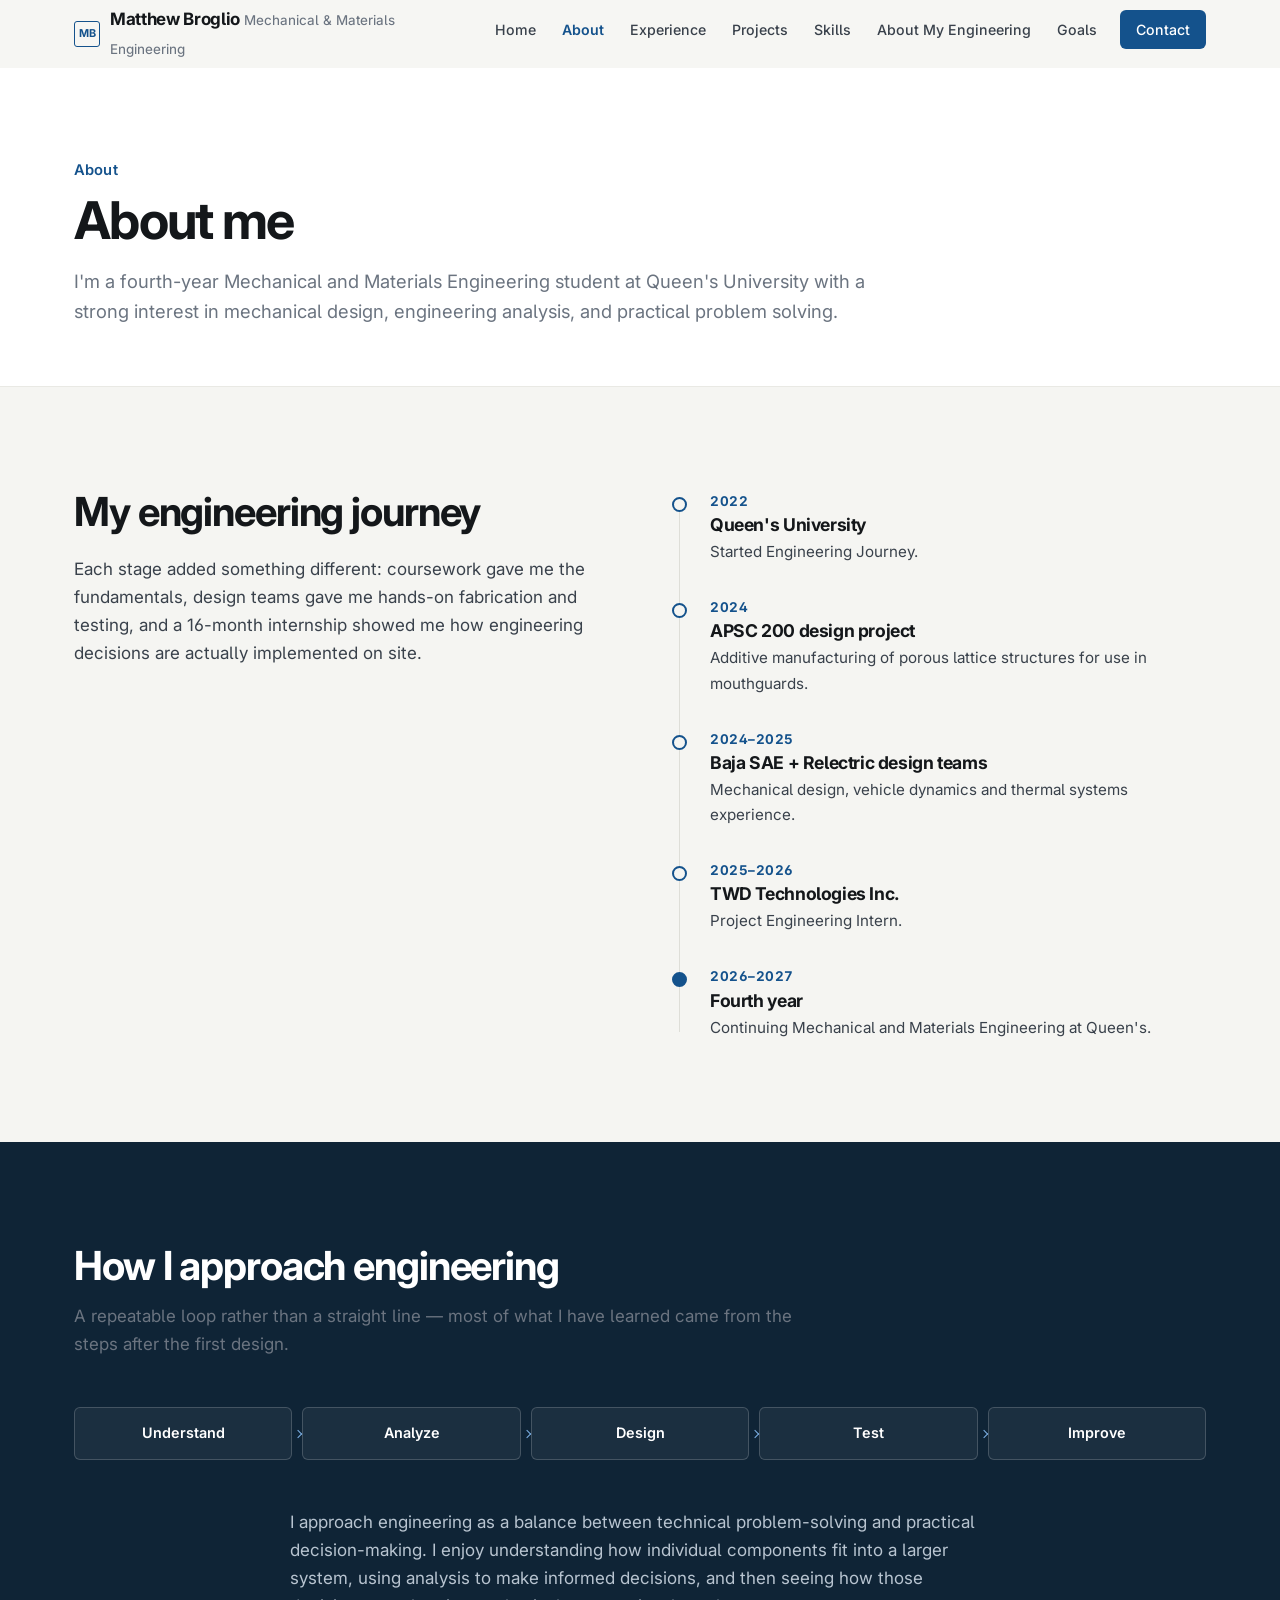
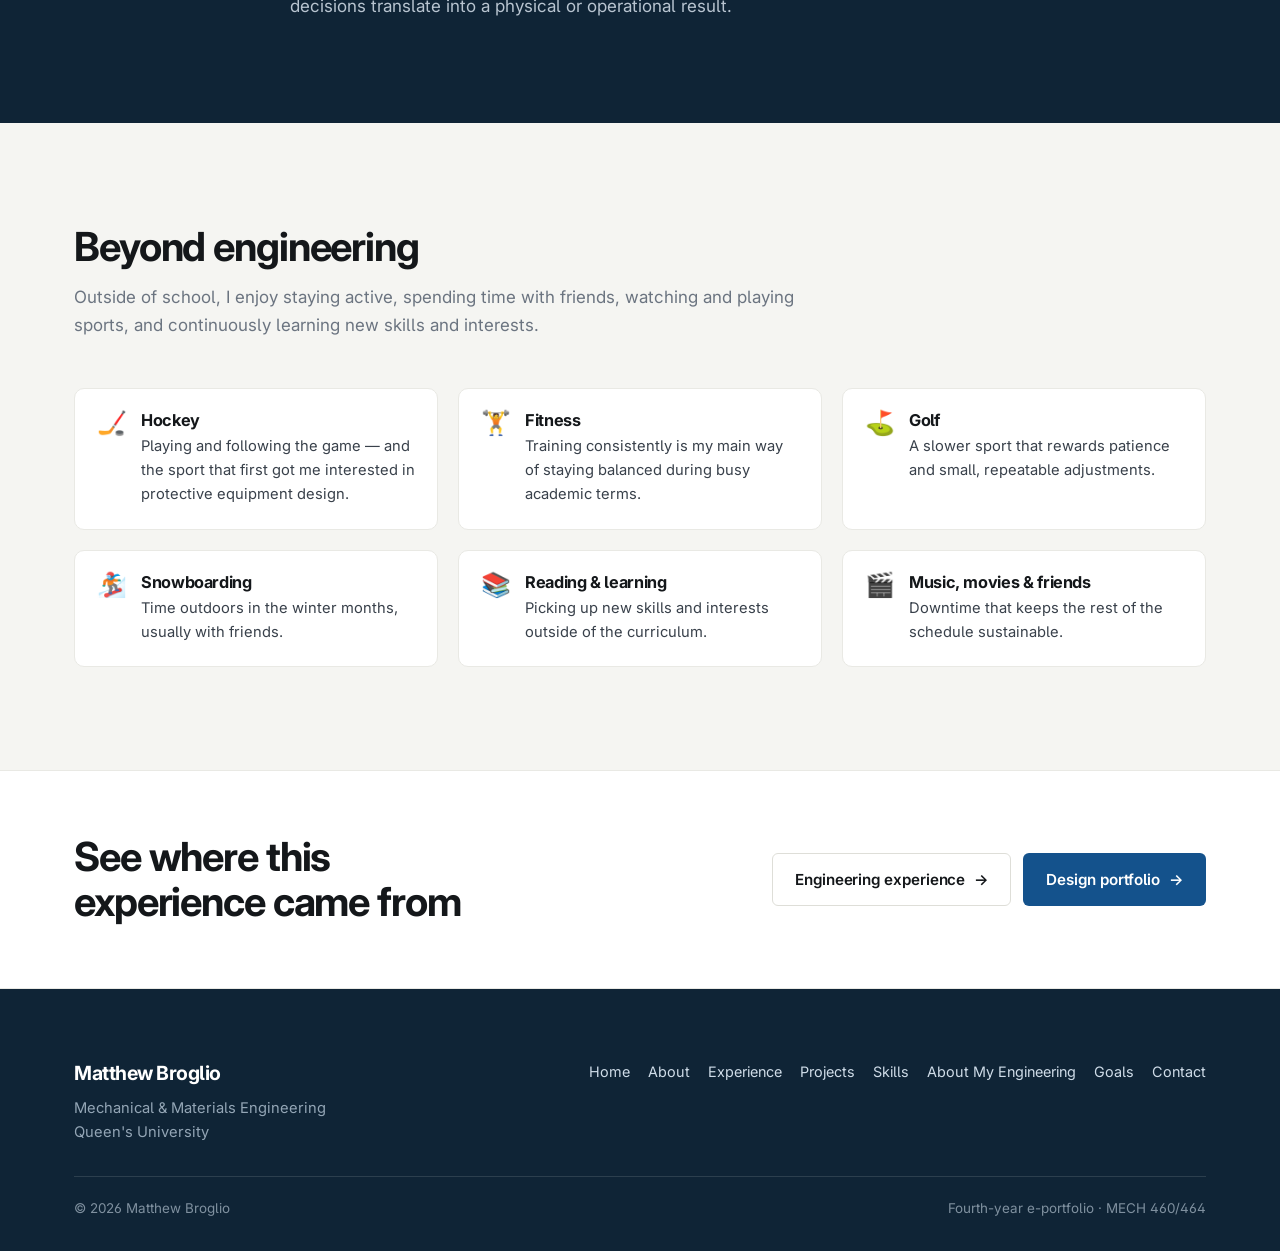
==== commit fd3252c3: "Refactor about section layout for improved clarity Updated the structure of the about section for be" ====
--- a/about.html
+++ b/about.html
@@ -111,9 +111,10 @@
         <ol class="flow flow--dark reveal" style="margin-bottom:clamp(28px,4vw,48px)">
           <li>Understand</li><li>Analyze</li><li>Design</li><li>Test</li><li>Improve</li>
         </ol>
-        <div class="grid grid-2" style="gap:clamp(28px,4vw,64px);align-items:center">
-          <p class="reveal">I approach engineering as a balance between technical problem-solving and practical decision-making. I enjoy understanding how individual components fit into a larger system, using analysis to make informed decisions, and then seeing how those decisions translate into a physical or operational result.</p>
-          
+        <div style="max-width:700px; margin:0 auto;">
+          <p class="reveal">
+            I approach engineering as a balance between technical problem-solving and practical decision-making. I enjoy understanding how individual components fit into a larger system, using analysis to make informed decisions, and then seeing how those decisions translate into a physical or operational result.
+          </p>
         </div>
       </div>
     </section>
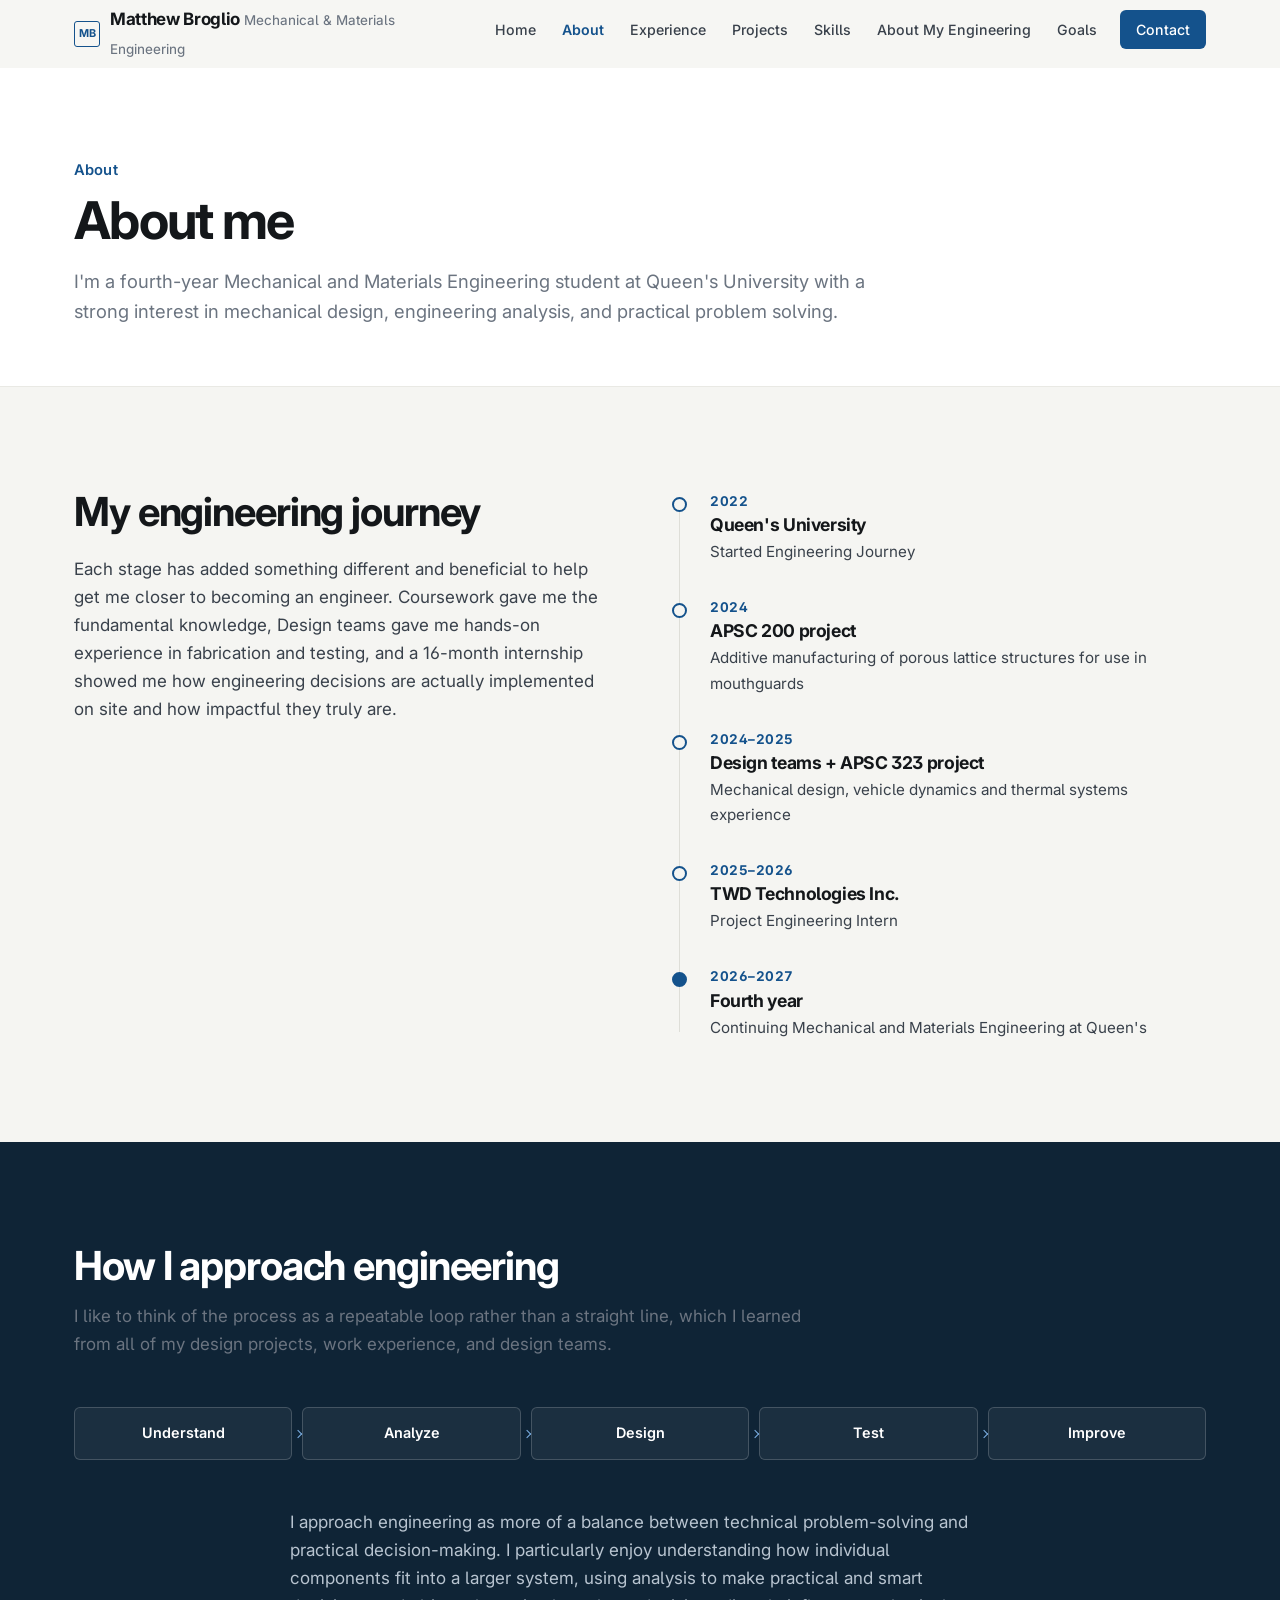
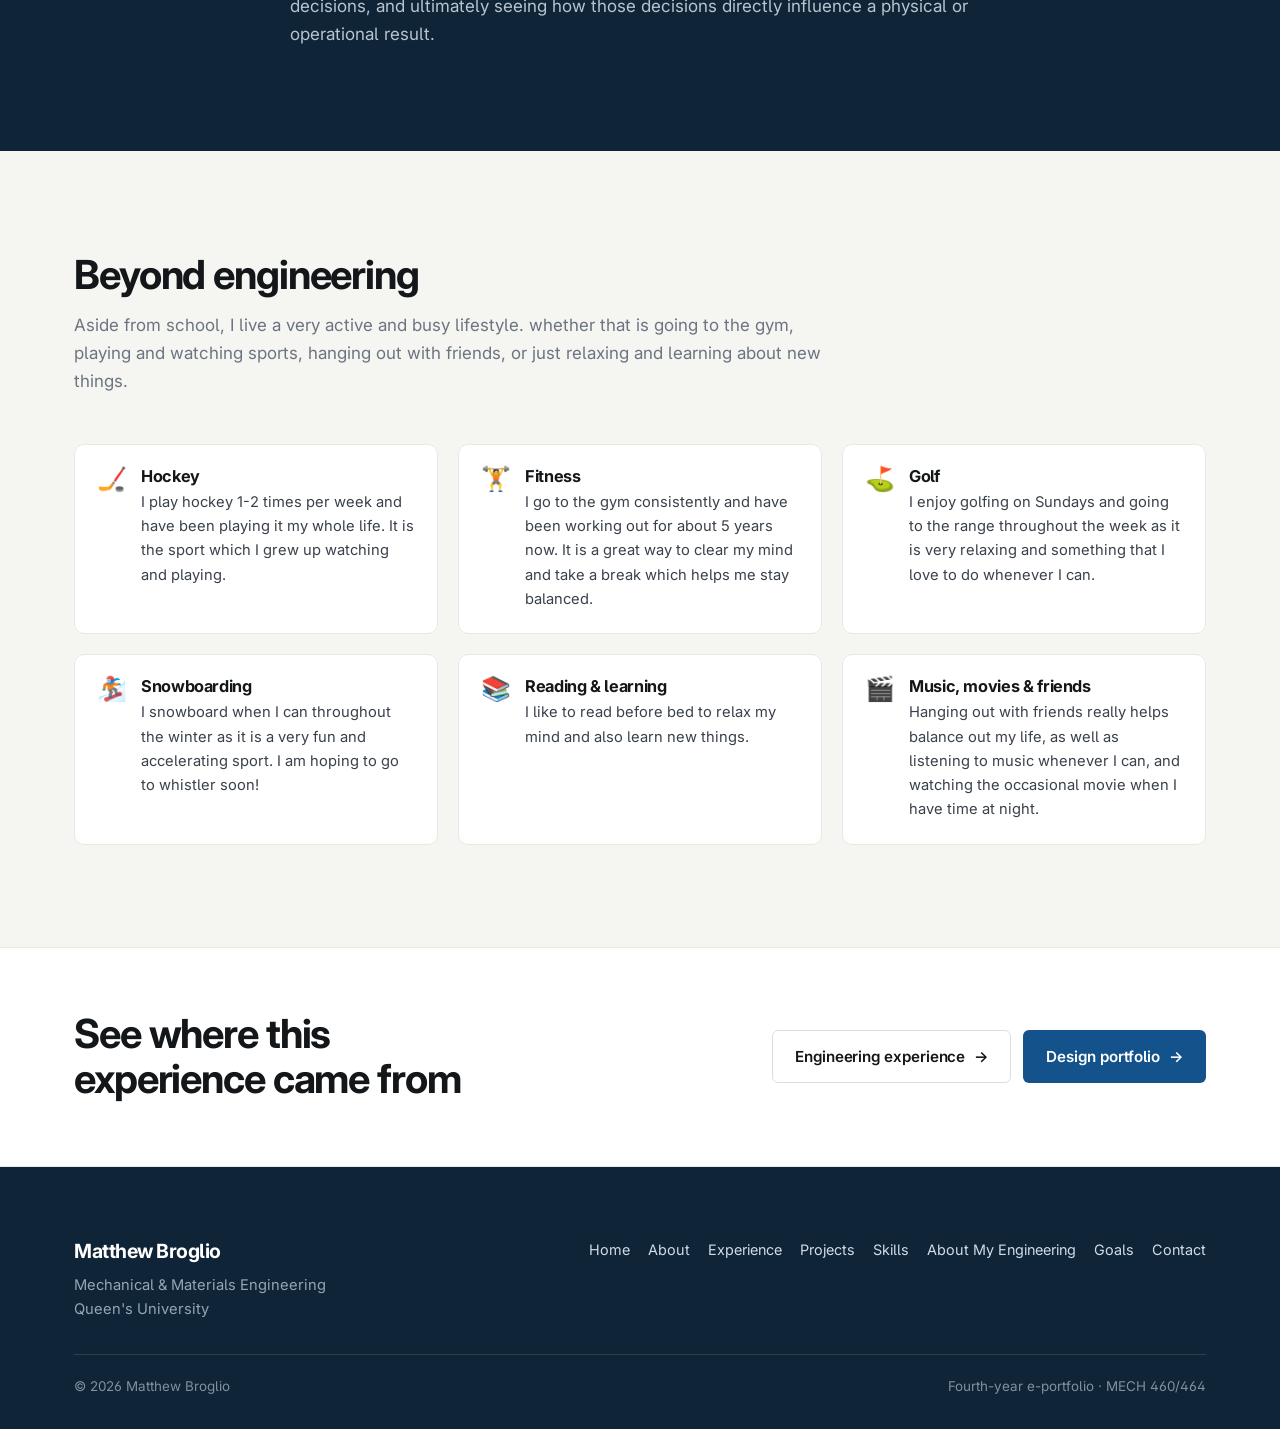
==== commit 4812aa8a: "Refine content in about.html for clarity and detail Updated the text in various sections to enhance " ====
--- a/about.html
+++ b/about.html
@@ -69,33 +69,33 @@
         <div class="grid grid-2" style="gap:clamp(32px,5vw,72px)">
           <div class="reveal">
             <h2>My engineering journey</h2>
-            <p>Each stage added something different: coursework gave me the fundamentals, design teams gave me hands-on fabrication and testing, and a 16-month internship showed me how engineering decisions are actually implemented on site.</p>
+            <p>Each stage has added something different and beneficial to help get me closer to becoming an engineer. Coursework gave me the fundamental knowledge, Design teams gave me hands-on experience in fabrication and testing, and a 16-month internship showed me how engineering decisions are actually implemented on site and how impactful they truly are.</p>
           </div>
           <ol class="timeline reveal">
             <li>
               <span class="tl-year">2022</span>
               <h3>Queen's University</h3>
-              <p>Started Engineering Journey.</p>
+              <p>Started Engineering Journey</p>
             </li>
             <li>
               <span class="tl-year">2024</span>
-              <h3>APSC 200 design project</h3>
-              <p>Additive manufacturing of porous lattice structures for use in mouthguards.</p>
+              <h3>APSC 200 project</h3>
+              <p>Additive manufacturing of porous lattice structures for use in mouthguards</p>
             </li>
             <li>
               <span class="tl-year">2024&ndash;2025</span>
-              <h3>Baja SAE + Relectric design teams</h3>
-              <p>Mechanical design, vehicle dynamics and thermal systems experience.</p>
+              <h3>Design teams + APSC 323 project</h3>
+              <p>Mechanical design, vehicle dynamics and thermal systems experience</p>
             </li>
             <li>
               <span class="tl-year">2025&ndash;2026</span>
               <h3>TWD Technologies Inc.</h3>
-              <p>Project Engineering Intern.</p>
+              <p>Project Engineering Intern</p>
             </li>
             <li class="is-current">
               <span class="tl-year">2026&ndash;2027</span>
               <h3>Fourth year</h3>
-              <p>Continuing Mechanical and Materials Engineering at Queen's.</p>
+              <p>Continuing Mechanical and Materials Engineering at Queen's</p>
             </li>
           </ol>
         </div>
@@ -106,14 +106,14 @@
       <div class="wrap">
         <div class="section-head reveal">
           <h2>How I approach engineering</h2>
-          <p>A repeatable loop rather than a straight line &mdash; most of what I have learned came from the steps after the first design.</p>
+          <p>I like to think of the process as a repeatable loop rather than a straight line, which I learned from all of my design projects, work experience, and design teams.</p>
         </div>
         <ol class="flow flow--dark reveal" style="margin-bottom:clamp(28px,4vw,48px)">
           <li>Understand</li><li>Analyze</li><li>Design</li><li>Test</li><li>Improve</li>
         </ol>
         <div style="max-width:700px; margin:0 auto;">
           <p class="reveal">
-            I approach engineering as a balance between technical problem-solving and practical decision-making. I enjoy understanding how individual components fit into a larger system, using analysis to make informed decisions, and then seeing how those decisions translate into a physical or operational result.
+            I approach engineering as more of a balance between technical problem-solving and practical decision-making. I particularly enjoy understanding how individual components fit into a larger system, using analysis to make practical and smart decisions, and ultimately seeing how those decisions directly influence a physical or operational result.
           </p>
         </div>
       </div>
@@ -123,15 +123,15 @@
       <div class="wrap">
         <div class="section-head reveal">
           <h2>Beyond engineering</h2>
-          <p>Outside of school, I enjoy staying active, spending time with friends, watching and playing sports, and continuously learning new skills and interests.</p>
+          <p>Aside from school, I live a very active and busy lifestyle. whether that is going to the gym, playing and watching sports, hanging out with friends, or just relaxing and learning about new things.</p>
         </div>
         <div class="grid grid-3 reveal">
-          <article class="interest"><span class="emoji" aria-hidden="true">&#127954;</span><div><h3>Hockey</h3><p>Playing and following the game &mdash; and the sport that first got me interested in protective equipment design.</p></div></article>
-          <article class="interest"><span class="emoji" aria-hidden="true">&#127947;</span><div><h3>Fitness</h3><p>Training consistently is my main way of staying balanced during busy academic terms.</p></div></article>
-          <article class="interest"><span class="emoji" aria-hidden="true">&#9971;</span><div><h3>Golf</h3><p>A slower sport that rewards patience and small, repeatable adjustments.</p></div></article>
-          <article class="interest"><span class="emoji" aria-hidden="true">&#127938;</span><div><h3>Snowboarding</h3><p>Time outdoors in the winter months, usually with friends.</p></div></article>
-          <article class="interest"><span class="emoji" aria-hidden="true">&#128218;</span><div><h3>Reading &amp; learning</h3><p>Picking up new skills and interests outside of the curriculum.</p></div></article>
-          <article class="interest"><span class="emoji" aria-hidden="true">&#127916;</span><div><h3>Music, movies &amp; friends</h3><p>Downtime that keeps the rest of the schedule sustainable.</p></div></article>
+          <article class="interest"><span class="emoji" aria-hidden="true">&#127954;</span><div><h3>Hockey</h3><p>I play hockey 1-2 times per week and have been playing it my whole life. It is the sport which I grew up watching and playing.</p></div></article>
+          <article class="interest"><span class="emoji" aria-hidden="true">&#127947;</span><div><h3>Fitness</h3><p>I go to the gym consistently and have been working out for about 5 years now. It is a great way to clear my mind and take a break which helps me stay balanced.</p></div></article>
+          <article class="interest"><span class="emoji" aria-hidden="true">&#9971;</span><div><h3>Golf</h3><p>I enjoy golfing on Sundays and going to the range throughout the week as it is very relaxing and something that I love to do whenever I can.</p></div></article>
+          <article class="interest"><span class="emoji" aria-hidden="true">&#127938;</span><div><h3>Snowboarding</h3><p>I snowboard when I can throughout the winter as it is a very fun and accelerating sport. I am hoping to go to whistler soon!</p></div></article>
+          <article class="interest"><span class="emoji" aria-hidden="true">&#128218;</span><div><h3>Reading &amp; learning</h3><p>I like to read before bed to relax my mind and also learn new things.</p></div></article>
+          <article class="interest"><span class="emoji" aria-hidden="true">&#127916;</span><div><h3>Music, movies &amp; friends</h3><p>Hanging out with friends really helps balance out my life, as well as listening to music whenever I can, and watching the occasional movie when I have time at night.</p></div></article>
         </div>
       </div>
     </section>
